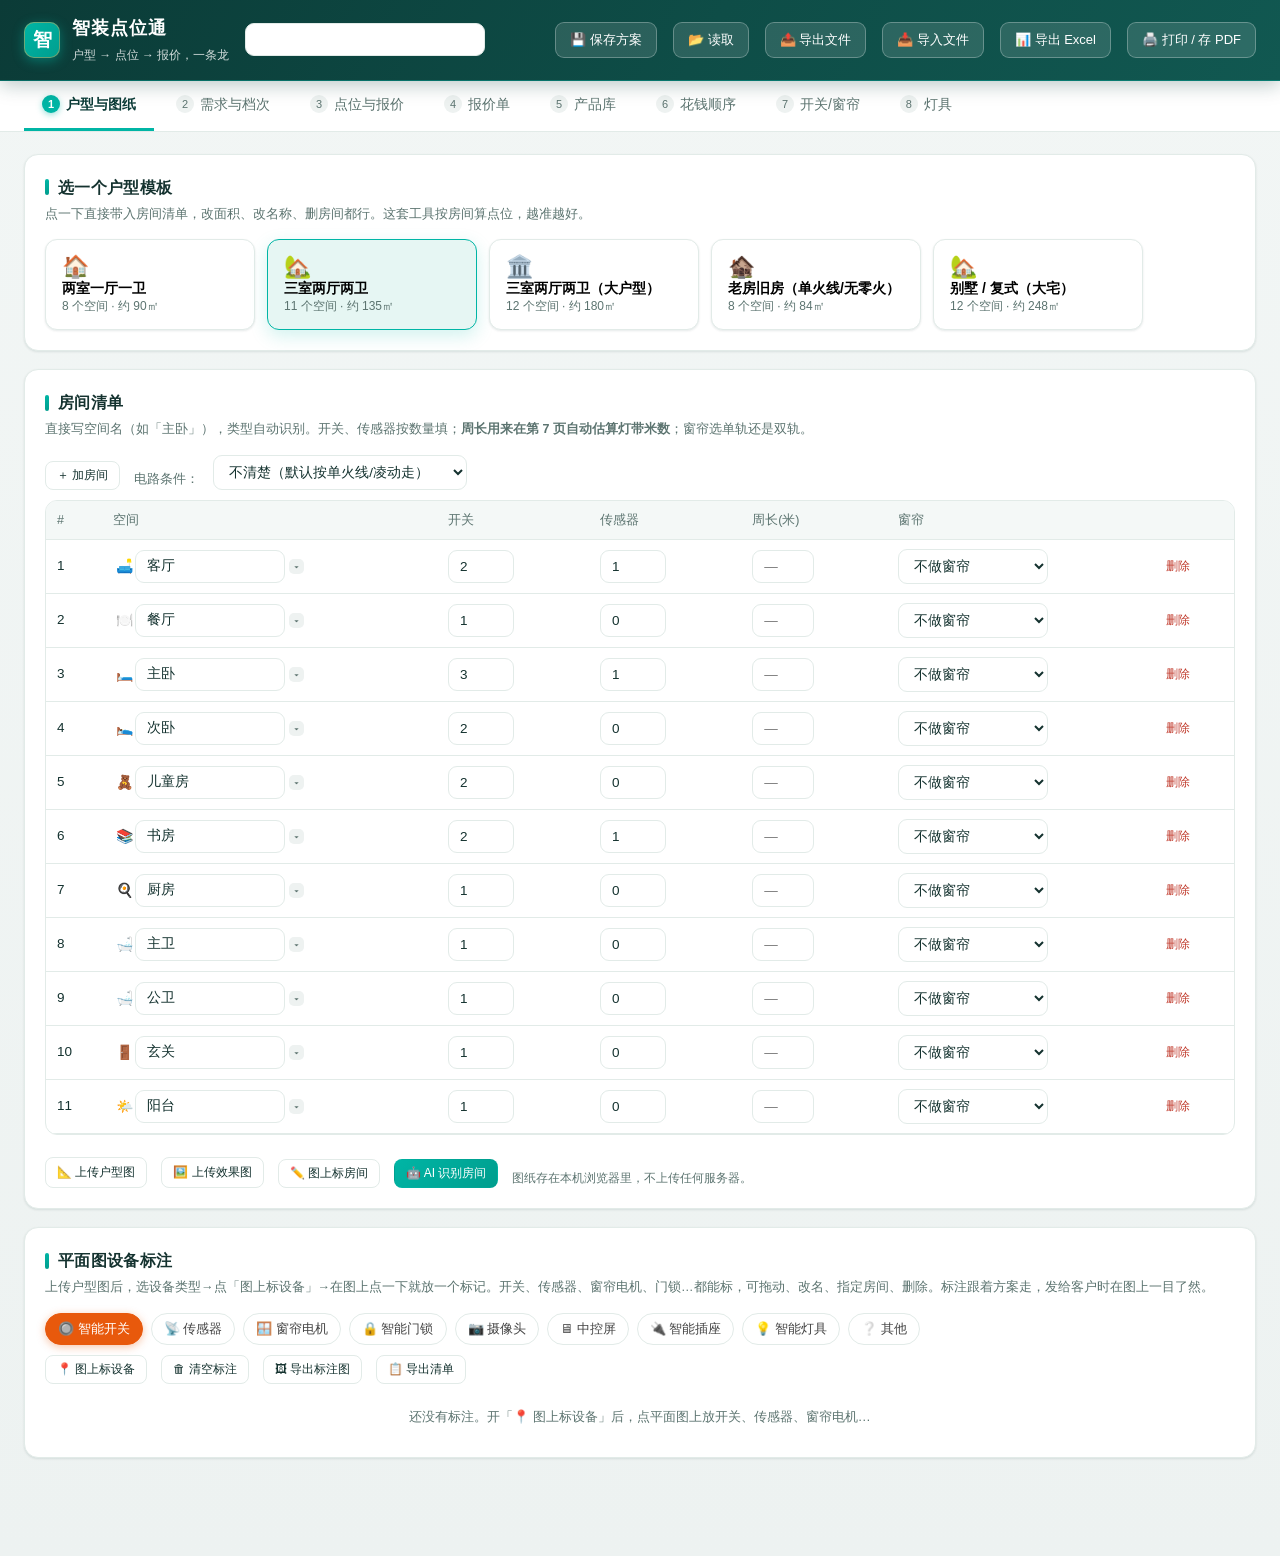
==== index.html @ 7a49e503 "智装点位通 v1.23.0 PWA 源码（可安装到手机）" ====
<!DOCTYPE html>
<html lang="zh-CN">
<head>
<meta charset="UTF-8">
<meta name="viewport" content="width=device-width, initial-scale=1, viewport-fit=cover">
<title>智装点位通 · 智能方案与报价生成器</title>

<!-- ===== PWA：让手机能「装」到桌面 ===== -->
<link rel="manifest" href="manifest.json">
<meta name="theme-color" content="#0B3B37">
<meta name="description" content="户型 → 点位 → 报价，一条龙。全屋智能设计师的现场报价工具。">
<!-- iOS 装到主屏后全屏跑，没有 Safari 地址栏 -->
<meta name="apple-mobile-web-app-capable" content="yes">
<meta name="apple-mobile-web-app-status-bar-style" content="black-translucent">
<meta name="apple-mobile-web-app-title" content="智装点位通">
<link rel="apple-touch-icon" href="icons/apple-touch-icon.png">
<link rel="icon" type="image/png" sizes="32x32" href="icons/favicon-32.png">

<link rel="stylesheet" href="css/style.css">
</head>
<body>

<div class="topbar">
  <div class="brand">
    <div class="logo">智</div>
    <div>
      <h1>智装点位通</h1>
      <span>户型 → 点位 → 报价，一条龙</span>
    </div>
  </div>
  <input type="text" class="input-name" id="projectName" placeholder="方案名称：如 长治·XX小区 三室两厅">
  <div class="grow"></div>
  <button class="btn ghost-light" id="btnSave">💾 保存方案</button>
  <button class="btn ghost-light" id="btnLoad">📂 读取</button>
  <button class="btn ghost-light" id="btnExportFile">📤 导出文件</button>
  <button class="btn ghost-light" id="btnImportFile">📥 导入文件</button>
  <input type="file" id="filePlanJson" accept=".json,application/json" class="hide">
  <button class="btn ghost-light" id="btnXlsx">📊 导出 Excel</button>
  <button class="btn ghost-light" id="btnPrint">🖨️ 打印 / 存 PDF</button>
  <button class="btn ghost-light" id="pwaInstallBtn" style="display:none">📲 装到手机</button>
</div>
<div class="tip" id="pwaTip" style="display:none;margin:0 24px 0">
  <b>装到手机桌面：</b>Safari 点底部「分享 <b>􀈂</b>」→「添加到主屏幕」；
  安卓 Chrome 点右上角「⋮」→「添加到主屏幕」。装完断网也能开。
</div>

<div class="tabs">
  <button class="tab active" data-tab="p1"><span class="num">1</span>户型与图纸</button>
  <button class="tab" data-tab="p2"><span class="num">2</span>需求与档次</button>
  <button class="tab" data-tab="p3"><span class="num">3</span>点位与报价</button>
  <button class="tab" data-tab="p4"><span class="num">4</span>报价单</button>
  <button class="tab" data-tab="p5"><span class="num">5</span>产品库</button>
  <button class="tab" data-tab="p6"><span class="num">6</span>花钱顺序</button>
  <button class="tab" data-tab="p7"><span class="num">7</span>开关/窗帘</button>
  <button class="tab" data-tab="p8"><span class="num">8</span>灯具</button>
</div>

<main>
  <!-- ============ 1 户型 ============ -->
  <section class="panel active" id="p1">
    <div class="card">
      <h3><span class="bar"></span>选一个户型模板</h3>
      <div class="sub">点一下直接带入房间清单，改面积、改名称、删房间都行。这套工具按房间算点位，越准越好。</div>
      <div class="plans" id="planList"></div>
    </div>

    <div class="card">
      <h3><span class="bar"></span>房间清单</h3>
      <div class="sub">直接写空间名（如「主卧」），类型自动识别。开关、传感器按数量填；<b>周长用来在第 7 页自动估算灯带米数</b>；窗帘选单轨还是双轨。</div>
      <div style="margin-bottom:10px" class="row">
        <button class="btn sm" id="btnAddRoom">＋ 加房间</button>
        <span class="code" style="font-size:12.5px;color:var(--muted)">电路条件：</span>
        <select id="wireType">
          <option value="unknown">不清楚（默认按单火线/凌动走）</option>
          <option value="zero">有零火线（可做零火面板、调光）</option>
          <option value="single">单火线老房（优先凌动 / 免改线）</option>
        </select>
      </div>
      <div class="tbl-wrap">
        <table class="rooms">
          <thead>
            <tr><th style="width:36px">#</th><th style="width:220px">空间</th>
                <th style="width:100px">开关</th><th style="width:100px">传感器</th>
                <th style="width:96px">周长(米)</th><th style="width:140px">窗帘</th><th style="width:56px"></th></tr>
          </thead>
          <tbody id="roomRows"></tbody>
        </table>
      </div>
      <div class="img-preview" id="imgPreview"></div>
      <div class="row" style="margin-top:12px">
        <label class="btn sm" style="margin:0">📐 上传户型图<input type="file" id="filePlan" accept="image/*" class="hide" multiple></label>
        <label class="btn sm" style="margin:0">🖼️ 上传效果图<input type="file" id="fileRender" accept="image/*" class="hide" multiple></label>
        <button class="btn sm" id="btnDraw">✏️ 图上标房间</button>
        <button class="btn sm" id="btnDrawDone" style="display:none">✓ 完成标注</button>
        <button class="btn sm primary" id="btnAiRoom">🤖 AI 识别房间</button>
        <span style="font-size:12px;color:var(--muted)">图纸存在本机浏览器里，不上传任何服务器。</span>
      </div>
      <div class="tip" id="aiTip" style="display:none"></div>
      <div class="tip" id="drawTip" style="display:none">在图上<b>按住左键拖出一个框</b>标一个房间，松开后填房间名和面积；标完点「完成标注」。框只是定位用，房间数据照样能改。</div>
    </div>

    <div class="card">
      <h3><span class="bar"></span>平面图设备标注</h3>
      <div class="sub">上传户型图后，选设备类型→点「图上标设备」→在图上点一下就放一个标记。开关、传感器、窗帘电机、门锁…都能标，可拖动、改名、指定房间、删除。标注跟着方案走，发给客户时在图上一目了然。</div>
      <div class="dev-chips" id="devChips"></div>
      <div class="row no-print" style="margin-top:10px">
        <button class="btn sm" id="btnDevMode">📍 图上标设备</button>
        <button class="btn sm" id="btnDevClear">🗑 清空标注</button>
        <button class="btn sm" id="btnDevImg">🖼 导出标注图</button>
        <button class="btn sm" id="btnDevList">📋 导出清单</button>
        <span id="devCount" class="code" style="font-size:12.5px;color:var(--muted)"></span>
      </div>
      <div class="tip" id="devTip" style="display:none">已开启标注模式：点图上任意位置放「<b id="devTypeName">智能开关</b>」。点已有标记可改备注 / 房间 / 类型或删除。</div>
      <div class="mk-list" id="markerList"></div>
    </div>
  </section>

  <!-- ============ 2 需求 ============ -->
  <section class="panel" id="p2">
    <div class="card">
      <h3><span class="bar"></span>一键预设（之后可逐条勾选）</h3>
      <div class="sub">先按档位批量勾上点位，再到第 3 步逐条勾掉不要的。每个点位的「纳入」框由你最终决定，不再被档次锁死。</div>
      <div class="tiers" id="tierPick">
        <button class="tier" data-tier="1"><b>① 入门刚需</b><em>只勾基础项：门锁 / 主灯 / 主窗帘 / 中枢</em></button>
        <button class="tier on" data-tier="2"><b>② 标准舒适</b><em>基础 + 全屋面板、毫米波、起夜灯、烟感、环境</em></button>
        <button class="tier" data-tier="3"><b>③ 进阶享受</b><em>标准 + 摄像头、氛围灯带、适老、背景音乐</em></button>
        <button class="tier" data-tier="0"><b>🎛 全部勾上</b><em>一键全选，自己再删</em></button>
      </div>
    </div>

    <div class="card">
      <h3><span class="bar"></span>逐房间需求</h3>
      <div class="sub">按客户口头描述勾。勾什么出什么点位，不勾不出。</div>
      <div id="needGroups"></div>
    </div>

    <div class="card">
      <h3><span class="bar"></span>客户特殊要求</h3>
      <div class="sub">有老人小孩、养宠、常出差这些，写清楚，生成方案时我会自动带上对应点位。</div>
      <textarea id="customerNote" class="w100" rows="3" placeholder="例：家里有 78 岁老妈，夜里起夜频繁；两只猫；老板常出差，全屋要安防…" style="border:1px solid var(--line);border-radius:8px;padding:9px;font-family:inherit;font-size:13.5px"></textarea>
    </div>
  </section>

  <!-- ============ 3 点位与报价 ============ -->
  <section class="panel" id="p3">
    <div class="card">
      <h3><span class="bar"></span>点位清单（可改）</h3>
      <div class="sub">按你的户型和需求自动排出来的点位。数量、单价、型号都能改，改完合计实时更新。</div>
      <div class="row" style="margin-bottom:12px">
        <button class="btn sm" id="btnReGen">🔄 按当前需求重新生成</button>
        <button class="btn sm" id="btnAddPoint">＋ 手动加点位</button>
        <button class="btn sm" id="btnClearPts">🗑 清空点位</button>
        <span class="no-print" style="font-size:12px;color:var(--muted)">提示：删掉的点位不会重新生成，除非你点「重新生成」。</span>
      </div>
      <div id="pointTable"></div>
    </div>

    <div class="card">
      <h3><span class="bar"></span>点位分布图</h3>
      <div class="sub">自动画的示意图，打印出来给客户指位置用。开关落在门口、插座沿墙、灯具居中、窗帘贴窗，位置按安装习惯排的。需要微调时，直接用鼠标拖动绿点即可，松手自动记住。</div>
      <div class="row no-print" style="margin-bottom:12px">
        <button class="btn primary" id="btnPlan">🗺 生成 / 刷新示意图</button>
        <button class="btn" id="btnPlanSave">💾 存 SVG 文件</button>
        <button class="btn" id="btnPlanReset">↺ 复位点位</button>
        <span style="font-size:12px;color:var(--muted)">绿点可拖动微调 · Ctrl+P 存 PDF。</span>
      </div>
      <div id="planBox"></div>
    </div>

    <div class="card">
      <h3><span class="bar"></span>智能面板 UI 草图</h3>
      <div class="sub">把墙装智能开关画成客户看得懂的面板草图：按键数来自点位（单/双/三/四键），每个键标「控什么」（主灯/筒灯/观影…），标签自动从房间灯光点位生成，点一下就能改。给客户汇报用，Ctrl+P 可存 PDF。</div>
      <div class="row no-print" style="margin-bottom:12px">
        <button class="btn primary" id="btnPanel">🎛 生成 / 刷新面板草图</button>
        <button class="btn" id="btnPanelSave">💾 存 SVG 文件</button>
        <span style="font-size:12px;color:var(--muted)">点按键上的文字可直接改功能名 · Ctrl+P 存 PDF。</span>
      </div>
      <div id="panelBox"></div>
    </div>

    <div class="card">
      <h3><span class="bar"></span>费用汇总</h3>
      <div class="sum-grid" id="sumBox"></div>
      <div class="row" style="margin-top:12px">
        <div class="field"><label>安装调试费（元）</label><input type="number" id="installFee" value="0" class="w180" style="border:1px solid var(--line);border-radius:8px;padding:8px"></div>
        <div class="field"><label>其他费用（元，如辅材/轨道加长）</label><input type="number" id="extraFee" value="0" class="w240" style="border:1px solid var(--line);border-radius:8px;padding:8px"></div>
        <div class="field"><label>下单日期</label><input type="text" id="quoteDate" class="w180" style="border:1px solid var(--line);border-radius:8px;padding:8px"></div>
      </div>
    </div>
  </section>

  <!-- ============ 4 报价单 ============ -->
  <section class="panel" id="p4">
    <div class="card">
      <h3><span class="bar"></span>报价单预览</h3>
      <div class="sub">直接给客户看这张单子。Ctrl+P 存 PDF，或点右上角「打印 / 存 PDF」。</div>
      <div class="row no-print" style="margin-bottom:12px">
        <button class="btn primary" id="btnPrint2">🖨️ 打印 / 保存为 PDF</button>
        <button class="btn" id="btnXlsx2">📊 导出 Excel（设备清单+合计）</button>
      </div>
      <div class="invoice" id="invoice"></div>
    </div>
  </section>

  <!-- ============ 5 产品库 ============ -->
  <section class="panel" id="p5">
    <div class="card">
      <h3><span class="bar"></span>产品库</h3>
      <div class="sub">数据库已内置你的真实供货价（从「方案模板2026.9.19.xlsx」提取，点位的默认产品与价格都来自这里）。价格改过会记住。</div>
      <div class="sum-grid" id="libStat"></div>
      <div id="libMiss" style="margin-top:10px;font-size:12.5px;line-height:1.7"></div>
    </div>

    <div class="card">
      <h3><span class="bar"></span>搜索产品</h3>
      <div class="sub">按类型、型号、作用关键词搜，用于手动换产品 / 查价。</div>
      <div class="row" style="margin-bottom:10px">
        <input type="text" id="libSearch" placeholder="输入关键词，如 窗帘 / 零火 / D100" class="w300" style="border:1px solid var(--line);border-radius:8px;padding:8px">
        <select id="libSrc" style="border:1px solid var(--line);border-radius:8px;padding:8px"><option value="">全部来源</option></select>
        <span id="libCount" style="font-size:12.5px;color:var(--muted)"></span>
      </div>
      <div class="tbl-wrap" style="max-height:420px;overflow:auto"><table class="pts" id="libTable"></table></div>
    </div>

    <div class="card">
      <h3><span class="bar"></span>导入 / 更新产品价</h3>
      <div class="sub">在 Excel 里改好价格，整块选中（含表头）复制，粘贴到下面这个框，点「导入」。系统会按「来源 + 类型 + 型号」匹配更新价格，新增的自动追加。</div>
      <textarea id="libPaste" rows="6" placeholder="直接从 Excel 复制粘贴，支持 Tab 或逗号分隔&#10;例如：&#10;设备类型	设备型号	作用	单价&#10;智能开关	D1零火三键	兼容米家	205"></textarea>
      <div class="row" style="margin-top:10px">
        <select id="libPasteSrc" style="border:1px solid var(--line);border-radius:8px;padding:8px">
          <option value="Aqara绿米">Aqara绿米</option>
          <option value="Yeelight">Yeelight</option>
          <option value="Yeelight驭光">Yeelight驭光</option>
          <option value="网络覆盖">网络覆盖</option>
          <option value="背景音乐">背景音乐</option>
          <option value="家庭影院">家庭影院</option>
          <option value="楼宇对讲">楼宇对讲</option>
          <option value="电动升降帘">电动升降帘</option>
          <option value="线性灯型材">线性灯型材</option>
        </select>
        <button class="btn primary" id="btnImportLib">⤓ 导入产品价</button>
        <button class="btn danger" id="btnResetLib">恢复内置产品价</button>
        <span id="libMsg" style="font-size:12.5px;color:var(--muted)"></span>
      </div>
    </div>
  </section>
<!-- ============ 6 花钱顺序 ============ -->
  <section class="panel" id="p6">
    <div class="card">
      <h3><span class="bar"></span>智能化的花钱顺序</h3>
      <div class="sub">这套顺序不按预算定，按「错了能不能补救」定。前面做错了，后面花再多钱也白搭；后面没做，随时能补。</div>
      <div class="notice">
        <b>为什么先讲顺序不讲钱数？</b>因为顺序对了，任何预算都能做出一个能用的家；顺序错了，给多少钱都会被坑。给客户看这一页，比甩一张报价单更有说服力。
      </div>
      <div id="spendOrder"></div>
    </div>

    <div class="card no-print">
      <h3><span class="bar"></span>导出</h3>
      <div class="sub">花钱顺序可以直接打印给客户，或者导出 Excel 夹在报价单里当「施工顺序说明」。</div>
      <div class="row">
        <button class="btn primary" id="btnSpendPrint">🖨️ 打印花钱顺序</button>
        <button class="btn" id="btnSpendXlsx">📊 导出 Excel</button>
      </div>
    </div>
  </section>
<!-- ============ 7 主销开关报价 ============ -->
  <section class="panel" id="p7">
    <div class="card">
      <h3><span class="bar"></span>主销开关快速报价</h3>
      <div class="sub">绿米卡农 Z1 和米家 X30 是走量最勤的两款。拿着户型图按空间数按键，填完数字立刻出总价，不用过通用点位清单那一套。</div>
      <div class="notice">
        <b>怎么用：</b>在下面每个空间里，填「单键 / 双键 / 三键 / 四键」各装几面。
        填完自动算小计和总价。两个型号<b>可以只填一个，也可以两个都填做对比</b>。
        <br>表头单价是供货价。网关、传感器、中控屏另填；安装调试服务费 = 设备费 × 30%，本页自动算。
      </div>
      <div class="row" style="margin-bottom:14px;align-items:center">
        <div class="field"><label>方案名称</label>
          <input type="text" id="swProjName" placeholder="如 长治·XX小区 三室两厅" style="width:260px"></div>
        <div class="field"><label>报价日期</label>
          <input type="text" id="swDate" style="width:140px"></div>
        <button class="btn sm" id="swFillZ1">↺ 同步项目名到报价单</button>
        <button class="btn sm" id="swClearOneKey">⚡ 一键清除全部</button>
        <button class="btn sm" id="swClear">🗑 清空数量</button>
      </div>
      <div id="swStats" class="sum-grid" style="margin-bottom:4px"></div>
    </div>

    <div class="card">
      <h3><span class="bar"></span>从房间清单带入开关数量</h3>
      <div class="sub">
        第 1 步每个空间填的「开关 = N」，可以一键摊到下面的报价表里，不用再数一遍。
        选一种分配策略，点「带入」即可。
      </div>
      <div class="notice" id="swSrcInfo" style="margin-bottom:12px">
        还没填房间清单。去第 1 步「户型与图纸」的房间表里填「开关」列，再回来点带入。
      </div>
      <div class="row" style="margin-bottom:12px;align-items:flex-end">
        <div class="field"><label>分配策略</label>
          <select id="swStrategy" style="width:240px">
            <option value="smart">按经验分（推荐）</option>
            <option value="mix2">标准型 40/35/20/5</option>
            <option value="mix1">均衡型 60/30/10/0（简装）</option>
            <option value="mix3">豪华型 25/35/25/15</option>
          </select>
        </div>
        <div class="field"><label>带入到</label>
          <select id="swTarget" class="w180">
            <option value="z1">绿米 Z1</option>
            <option value="x30">米家 X30</option>
            <option value="both">两个型号都带入（做对比）</option>
          </select>
        </div>
        <button class="btn primary" id="swPull">↓ 从房间清单带入</button>
        <button class="btn" id="swPullPreview" style="margin-left:6px">👁 先看怎么分</button>
      </div>
      <div id="swPullPlan" style="display:none"></div>
    </div>

    <div class="card">
      <h3><span class="bar"></span>按空间填按键数量</h3>
      <div class="sub">只填数字就行，留空或填 0 就是这个空间不装。填错直接改，合计实时更新。<b>房间清单带入只是打草稿，以这里改过的数为准。</b></div>
      <div class="row no-print" style="margin-bottom:12px;align-items:center;gap:8px">
        <input type="text" id="swNewRoom" placeholder="输入新空间名，如 影音室 / 茶室 / 地下室" style="flex:1;min-width:200px;max-width:320px;border:1px solid var(--line);border-radius:9px;padding:9px 12px;font-family:inherit;font-size:13.5px">
        <button class="btn primary" id="swAddRoom">＋ 增加空间</button>
        <span style="font-size:12px;color:var(--muted)" id="swRoomTip">空间不够用时加在这儿，加完两个型号表格同步出现</span>
      </div>
      <div id="swTables"></div>
    </div>

    <div class="card">
      <h3><span class="bar"></span>网关 · 传感器 · 中控屏</h3>
      <div class="sub">数量 × 单价自动出小计，不填就是 0。价格按常用主销款默认，可现场改。</div>
      <div class="tbl-wrap">
        <table class="sw-tbl">
          <thead><tr><th>设备</th><th class="right">数量</th><th class="right">单价</th><th class="right">小计</th></tr></thead>
          <tbody>
            <tr><td>🌐 智能网关 M3</td><td class="ctr"><input type="number" min="0" step="1" id="swHubM3Qty" value="0" style="width:70px;text-align:center"></td><td class="ctr"><input type="number" min="0" step="1" id="swHubM3Price" value="699" style="width:90px;text-align:right"></td><td class="right" id="swHubM3Sub">—</td></tr>
            <tr><td>🔶 米家中枢网关</td><td class="ctr"><input type="number" min="0" step="1" id="swHubMJQty" value="0" style="width:70px;text-align:center"></td><td class="ctr"><input type="number" min="0" step="1" id="swHubMJPrice" value="349" style="width:90px;text-align:right"></td><td class="right" id="swHubMJSub">—</td></tr>
            <tr><td>🌐 智能网关 M200</td><td class="ctr"><input type="number" min="0" step="1" id="swHubM200Qty" value="0" style="width:70px;text-align:center"></td><td class="ctr"><input type="number" min="0" step="1" id="swHubM200Price" value="599" style="width:90px;text-align:right"></td><td class="right" id="swHubM200Sub">—</td></tr>
            <tr><td>🚶 人体传感器</td><td class="ctr"><input type="number" min="0" step="1" id="swMotionQty" value="0" style="width:70px;text-align:center"></td><td class="ctr"><input type="number" min="0" step="1" id="swMotionPrice" value="89" style="width:90px;text-align:right"></td><td class="right" id="swMotionSub">—</td></tr>
            <tr><td>🚪 门窗传感器</td><td class="ctr"><input type="number" min="0" step="1" id="swDoorQty" value="0" style="width:70px;text-align:center"></td><td class="ctr"><input type="number" min="0" step="1" id="swDoorPrice" value="49" style="width:90px;text-align:right"></td><td class="right" id="swDoorSub">—</td></tr>
            <tr><td>💧 水浸传感器</td><td class="ctr"><input type="number" min="0" step="1" id="swWaterQty" value="0" style="width:70px;text-align:center"></td><td class="ctr"><input type="number" min="0" step="1" id="swWaterPrice" value="109" style="width:90px;text-align:right"></td><td class="right" id="swWaterSub">—</td></tr>
            <tr><td>📱 SI 集悦中控屏</td><td class="ctr"><input type="number" min="0" step="1" id="swSiPanelQty" value="0" style="width:70px;text-align:center"></td><td class="ctr"><input type="number" min="0" step="1" id="swSiPanelPrice" value="1299" style="width:90px;text-align:right"></td><td class="right" id="swSiPanelSub">—</td></tr>
            <tr><td>🔊 小爱音箱 Pro</td><td class="ctr"><input type="number" min="0" step="1" id="swSpeakerQty" value="0" style="width:70px;text-align:center"></td><td class="ctr"><input type="number" min="0" step="1" id="swSpeakerPrice" value="369" style="width:90px;text-align:right"></td><td class="right" id="swSpeakerSub">—</td></tr>
          </tbody>
          <tfoot>
            <tr class="room-sep"><td>网关/传感器/中控屏合计</td><td colspan="2"></td><td class="right" id="swExtrasTotal">—</td></tr>
          </tfoot>
        </table>
      </div>
      <div class="notice" style="margin-top:10px">
        <b>安装调试服务费：</b>按「开关设备合计 + 网关/传感器/中控屏合计 + 窗帘电机合计」的 <b>30%</b> 自动计算。
        <label class="chk" style="margin-left:12px"><input type="checkbox" id="swIncludeInstall" checked> 计入本页合计</label>
      </div>
    </div>

    <div class="card">
      <h3><span class="bar"></span>电动窗帘（电机 + 轨道）</h3>
      <div class="sub">
        <b>报价表口径：电机和轨道是一体的，按轨道宽度分档报价</b>，单价取自产品库报价表。
        先选系列、再选宽度，价格自动对上；数量 × 单价自动出小计，不填就是 0。
      </div>
      <div class="notice" style="margin-bottom:12px">
        <b>怎么选宽度：</b>量窗洞实际宽度，取<b>不小于窗宽的最小档</b>。比如窗宽 3.6 米就选 4 米档。
        双轨/对开用「智能罗马杆」，单轨用「智能窗帘」。
      </div>

      <div class="card" style="background:var(--green-soft);border-color:#bfe6df;margin-bottom:14px">
        <h4 style="font-size:14px;display:flex;align-items:center;gap:7px;margin-bottom:6px">
          <span class="bar" style="width:4px;height:15px;background:var(--green);border-radius:2px"></span>
          按房间清单带入窗帘数量
        </h4>
        <div class="sub" style="margin-bottom:10px">
          第 1 步每个空间填了「窗位」和「单轨/双轨」，这里点一下自动算出每个空间要几套：
          <b>单轨 × 窗位数 = 套数，双轨 × 窗位数 × 2</b>。双轨自动归到「智能罗马杆」。
        </div>
        <div class="row" style="align-items:flex-end">
          <div class="field"><label>单轨用什么</label>
            <select id="swCurtainPullSingle" class="w240">
              <option value="E1|4">E1 智能窗帘 4 米（¥899）</option>
              <option value="E1|5">E1 智能窗帘 5 米（¥999）</option>
              <option value="C200|4">C200 智能窗帘 4 米（¥1,149）</option>
            </select>
          </div>
          <div class="field"><label>双轨用什么</label>
            <select id="swCurtainPullDual" class="w240">
              <option value="C200|5">C200 智能窗帘 5 米（¥1,249）</option>
              <option value="C200|4">C200 智能窗帘 4 米（¥1,149）</option>
              <option value="E1|5">E1 智能窗帘 5 米（¥999）</option>
            </select>
          </div>
          <button class="btn primary" id="swCurtainPull">↓ 从房间清单带入</button>
          <button class="btn" id="swCurtainPullPreview" style="margin-left:6px">👁 先看怎么算</button>
        </div>
        <div id="swCurtainPullPlan" style="display:none"></div>
      </div>

      <div class="row no-print" style="margin-bottom:12px;align-items:center">
        <button class="btn sm" id="swCurtainClear">🧹 清空窗帘数量</button>
        <button class="btn sm" id="swCurtainPick">🔍 从报价表选窗帘</button>
        <span style="font-size:12px;color:var(--muted)">单价来源：产品库报价表（含轨道）</span>
      </div>
      <div id="swCurtainTable"></div>
      <div class="sw-print-total" style="border-top:2px solid var(--green);margin-top:14px">
        <span>电动窗帘合计</span><span id="swCurtainsTotal">—</span>
      </div>
    </div>

    <div class="card no-print">
      <h3><span class="bar"></span>导出</h3>
      <div class="sub">打印出来就是给客户的开关/窗帘报价单，可以单独用，也可以夹在总报价单里。</div>
      <div class="row">
        <button class="btn primary" id="swPrint">🖨️ 打印 / 存 PDF</button>
        <button class="btn" id="swXlsx">📊 导出 Excel</button>
      </div>
    </div>
  </section>

  <!-- ============ 8 灯具 ============ -->
  <section class="panel" id="p8">
    <div class="card">
      <h3><span class="bar"></span>从房间清单带入灯具数量</h3>
      <div class="sub">
        按<b>空间面积</b>自动算该装几个灯：客厅按射灯、厨卫按筒灯，密度用行业常规值，卡在上下限里不会算飞。
        先看预览再带入，带入后照样能手改。
      </div>
      <div class="notice" id="swLightSrcInfo" style="margin-bottom:12px">
        还没填房间清单。去第 1 步「户型与图纸」的房间表里填面积，再回来带入。
      </div>
      <div class="row" style="margin-bottom:12px;align-items:flex-end">
        <div class="field"><label>布灯密度</label>
          <select id="swLightStrategy" style="width:210px">
            <option value="smart">按经验分（推荐）</option>
            <option value="basic">基础够亮（灯少省钱）</option>
            <option value="rich">重点照明（灯多一倍）</option>
          </select>
        </div>
        <div class="field"><label>带入门店</label>
          <select id="swLightModel" class="w240">
            <option value="spotT3">Aqara 射灯 T3（¥169）</option>
            <option value="spotT2Pro">Aqara 射灯 T2Pro（¥309）</option>
            <option value="spotYH4">雅惠四代射灯（¥99）</option>
            <option value="spotV1">Aqara 射灯 V1（¥539）</option>
            <option value="downT2Pro">Aqara 筒灯 T2Pro（¥309）</option>
            <option value="downE20">E20 嵌入式筒灯（¥299）</option>
            <option value="downXBN">肖邦太阳神筒灯（¥193）</option>
          </select>
        </div>
        <div class="field"><label>光束角度（射灯/筒灯）</label>
          <select id="swLightBeam" class="w120">
            <option value="">默认</option>
          </select>
        </div>
        <button class="btn primary" id="swLightPull">↓ 从房间清单带入</button>
        <button class="btn" id="swLightPreview" style="margin-left:6px">👁 先看怎么分</button>
      </div>
      <div id="swLightPlan" style="display:none"></div>
    </div>

    <div class="card">
      <h3><span class="bar"></span>灯带空间明细（自动配驱动/电源）</h3>
      <div class="sub">
        按<b>空间</b>逐行填灯带：不同空间可以选不同灯带型号和米数。
        选<b>双色温灯带 T2</b> 会自动配：<b>1 个智能灯带驱动模块</b> + <b>每 10 米 1 个 PWM 调光模块</b>（不足 10 米按 10 米算）。
        电源按<b>每满 10 米加 100W</b>、<b>200W 规格向上取整</b>自动配。
      </div>
      <div class="notice" style="margin-bottom:12px">
        <b>示例：</b>客厅 25 米双色温灯带 → 灯带 25 米 + 驱动模块 1 个 + PWM 模块 3 个 + 200W 电源 2 个。
      </div>
      <div class="row" style="margin-bottom:12px;align-items:flex-end">
        <div class="field"><label>灯带用量密度</label>
          <select id="swStripStrategy" style="width:210px">
            <option value="smart">按经验分（推荐）</option>
            <option value="basic">基础够亮（少走一点）</option>
            <option value="rich">重点照明（走满一圈）</option>
          </select>
        </div>
        <div class="field"><label>默认灯带型号</label>
          <select id="swStripModel" class="w240">
            <option value="stripTwo">Aqara 双色温灯带 T2（¥65/米）</option>
            <option value="stripOne">Aqara 单色温灯带（¥60/米）</option>
            <option value="stripRGB">RGBW 灯带（¥95/米）</option>
            <option value="stripH1">臻彩光四色裸板灯带 H1（¥80/米）</option>
          </select>
        </div>
        <button class="btn primary" id="swStripPull">↓ 从房间清单带入</button>
        <button class="btn" id="swStripPreview" style="margin-left:6px">👁 先看怎么算</button>
        <button class="btn" id="swAddStripLine" style="margin-left:auto">+ 增加一行</button>
      </div>
      <div id="swStripPlan" style="display:none"></div>
      <div id="swStripLines"></div>
    </div>

    <div class="card">
      <h3><span class="bar"></span>照明灯具</h3>
      <div class="sub">
        <b>单价全部从报价表自动提取</b>（产品库方案模板 2026.9.19.xlsx）。报价表改了价，这里跟着变，不用改代码。
        射灯/筒灯可换<b>光束角度</b>，换角度自动跟报价表价；数量 × 单价自动出小计。
      </div>
      <div class="row no-print" style="margin-bottom:12px;align-items:center">
        <button class="btn sm" id="swLightPick">🔍 从报价表选灯具</button>
        <button class="btn sm" id="swLightClear">🧹 清空灯具数量</button>
        <span style="font-size:12px;color:var(--muted)" id="swLightSrc">单价来源：产品库报价表</span>
      </div>
      <div id="swLightTable"></div>
      <div class="sw-print-total" style="border-top:2px solid var(--green);margin-top:14px">
        <span>照明灯具合计</span><span id="swLightsTotal">—</span>
      </div>
      <div class="notice" style="margin-top:12px">
        <b>安装调试服务费：</b>按「开关设备合计 + 网关/传感器/中控屏合计 + 窗帘电机合计 + <b>照明灯具合计</b>」的 <b>30%</b> 自动计算。
      </div>
    </div>

    <div class="card no-print">
      <h3><span class="bar"></span>导出</h3>
      <div class="sub">打印出来就是给客户的灯具清单，可以单独用，也可以夹在总报价单里。</div>
      <div class="row">
        <button class="btn primary" id="ltPrint">🖨️ 打印 / 存 PDF</button>
      </div>
    </div>
  </section>
</main>

<!-- 产品选择器 -->
<div id="mask">
  <div class="dialog">
    <div class="dh">
      <b id="pickTitle">选择产品</b>
      <button class="x" id="pickClose">×</button>
    </div>
    <div class="db">
      <div class="row" style="margin-bottom:8px">
        <input type="text" id="pickSearch" placeholder="搜产品名 / 型号 / 作用…" class="w300" style="border:1px solid var(--line);border-radius:8px;padding:8px">
        <select id="pickSrc" style="border:1px solid var(--line);border-radius:8px;padding:8px"></select>
        <span id="pickInfo" style="font-size:12px;color:var(--muted)"></span>
      </div>
      <div id="pickList" style="max-height:340px;overflow:auto;border:1px solid var(--line);border-radius:8px"></div>
    </div>
  </div>
</div>

<div id="toast"></div>

<!-- 电动窗帘 · 从报价表选 -->
<div id="curtainMask">
  <div class="dialog">
    <div class="dh">
      <b id="cpTitle">🔍 从报价表选电动窗帘</b>
      <button class="x" id="cpClose">×</button>
    </div>
    <div class="db">
      <div class="row" style="margin-bottom:8px;align-items:center">
        <input type="text" id="cpSearch" placeholder="搜窗帘 / 罗马杆 / 型号…" style="flex:1;min-width:220px;border:1px solid var(--line);border-radius:9px;padding:8px 10px">
        <span id="cpInfo" style="font-size:12px;color:var(--muted)"></span>
      </div>
      <div id="cpList" style="max-height:380px;overflow:auto;border:1px solid var(--line);border-radius:10px"></div>
    </div>
  </div>
</div>

<!-- 照明灯具 · 从报价表选 -->
<div id="lightMask">
  <div class="dialog">
    <div class="dh">
      <b id="lpTitle">🔍 从报价表选灯具</b>
      <button class="x" id="lpClose">×</button>
    </div>
    <div class="db">
      <div class="row" style="margin-bottom:8px;align-items:center">
        <input type="text" id="lpSearch" placeholder="搜灯具名 / 型号 / 作用…" style="flex:1;min-width:220px;border:1px solid var(--line);border-radius:9px;padding:8px 10px">
        <span id="lpInfo" style="font-size:12px;color:var(--muted)"></span>
      </div>
      <div id="lpList" style="max-height:360px;overflow:auto;border:1px solid var(--line);border-radius:10px;padding-bottom:6px"></div>
    </div>
  </div>
</div>

<!-- ============ AI 识图弹窗 ============ -->
<div id="aiMask">
  <div class="dialog ai-dlg">
    <div class="dh"><b>🤖 AI 识别房间</b><button class="x" id="aiClose">×</button></div>
    <div class="db">
      <div class="cost-note">
        用的是<b>你自己的</b>第三方视觉模型 API，费用走<b>你自己的账户</b>，
        每次约 <b>¥0.01–0.05</b>。不占用本平台任何积分，图纸也不会传到第三方以外的地方。<br>
        <span style="color:var(--muted)">没 Key 也能用：关掉这里，点「✏️ 图上标房间」免费手标。</span>
      </div>

      <div class="fgrid">
        <div class="field"><label>服务商</label>
          <select id="aiProv" style="border:1px solid var(--line);border-radius:8px;padding:8px;width:100%"></select>
        </div>
        <div class="field"><label>API Key（只存本机）</label>
          <input type="password" id="aiKey" placeholder="sk-…" style="border:1px solid var(--line);border-radius:8px;padding:8px;width:100%">
        </div>
        <div class="field"><label>接口地址</label>
          <input type="text" id="aiUrl" style="border:1px solid var(--line);border-radius:8px;padding:8px;width:100%">
        </div>
        <div class="field"><label>模型名</label>
          <input type="text" id="aiModel" style="border:1px solid var(--line);border-radius:8px;padding:8px;width:100%">
        </div>
      </div>
      <div class="prov-tip" id="aiProvTip"></div>

      <label class="chk"><input type="checkbox" id="aiReplace"> 识别结果<b>覆盖</b>现有房间（不勾＝追加在后面）</label>

      <div class="ai-act">
        <button class="btn primary" id="aiRun">开始识别</button>
        <span class="ai-status" id="aiStatus"></span>
      </div>

      <div id="aiResult" style="display:none">
        <div class="ai-h">识别结果（能直接改，改完点写入）</div>
        <div class="tbl-wrap"><table class="pts" id="aiTable"></table></div>
        <div class="row" style="margin-top:10px">
          <button class="btn primary" id="aiApply">✓ 写入房间表</button>
        </div>
      </div>
    </div>
  </div>
</div>

<script src="js/data.js"></script>
<script src="js/products.js"></script>
<script src="js/vision.js"></script>
<script src="js/plan.js"></script>
<script src="js/panels.js"></script>
<script src="js/xlsx.js"></script>
<script src="js/spend.js"></script>
<script src="js/quote-switch.js"></script>
<script src="js/app.js"></script>

<!-- ===== PWA：注册 Service Worker + 安装引导 =====
     注意：Service Worker 只在 https 或 localhost 下才注册，
     手机通过局域网 IP（http://192.168.x.x）访问时不会生效，这是浏览器安全策略。 -->
<script>
(function () {
  /* ---------- Service Worker ---------- */
  if ('serviceWorker' in navigator && location.protocol !== 'file:') {
    window.addEventListener('load', function () {
      navigator.serviceWorker.register('sw.js').then(function (reg) {
        /* 有新版本就静默更新，下次打开生效，不打断当前报价 */
        reg.addEventListener('updatefound', function () {
          var sw = reg.installing;
          if (!sw) return;
          sw.addEventListener('statechange', function () {
            if (sw.state === 'installed' && navigator.serviceWorker.controller) {
              console.log('[智装点位通] 新版本已就绪，下次打开生效');
            }
          });
        });
      }).catch(function (e) {
        console.log('[智装点位通] SW 注册失败：' + e.message);
      });
    });
  }

  /* ---------- 安装到手机桌面 ----------
     iOS Safari 没有 beforeinstallprompt，得给个「分享 → 添加到主屏幕」的提示。
     安卓 Chrome 走标准事件，自动弹自定义按钮。 */
  var deferred = null;
  var btn = document.getElementById('pwaInstallBtn');
  var tip = document.getElementById('pwaTip');

  window.addEventListener('beforeinstallprompt', function (e) {
    e.preventDefault();
    deferred = e;
    if (btn) { btn.style.display = ''; }
  });

  if (btn) {
    btn.onclick = function () {
      if (deferred) {
        deferred.prompt();
        deferred.userChoice.then(function () { deferred = null; btn.style.display = 'none'; });
      } else if (tip) {
        tip.style.display = tip.style.display === 'none' ? '' : 'none';
      }
    };
  }

  /* iOS 判断：装没装到主屏（standalone）决定要不要提示 */
  var isIOS = /iPad|iPhone|iPod/.test(navigator.userAgent) ||
              (navigator.platform === 'MacIntel' && navigator.maxTouchPoints > 1);
  var standalone = window.matchMedia('(display-mode: standalone)').matches || navigator.standalone;
  if (isIOS && !standalone && tip) {
    tip.style.display = '';
    if (btn) { btn.textContent = '📲 怎么装'; }
  }

  /* 已装成 App 就不再显示安装条 */
  if (standalone && btn) btn.style.display = 'none';
})();
</script>
</body>
</html>
---- css/style.css ----
/* ===== 智装点位通 · 样式（轻主题 · 绿米 Aqara 主体色 · 高端质感） ===== */
* { box-sizing: border-box; }
:root {
  /* Aqara 绿米主体色系 */
  --green:        #00B5A5;   /* 主品牌绿（青绿） */
  --green-2:      #009E8E;   /* 深一档绿，用于渐变/悬停 */
  --green-deep:   #0B3B37;   /* 墨绿（深色基底） */
  --green-deep2:  #0E4D47;   /* 墨绿渐变收尾 */
  --green-soft:   #E6F6F3;   /* 浅绿底（选中/提示） */
  --gold:         #C8A45B;   /* 香槟金（点缀，少量使用） */
  --gold-soft:    #FBF5E9;

  /* 兼容别名：原 --navy / --orange 调用全部映射为 Aqara 配色 */
  --navy:         var(--green-deep);
  --navy-2:       var(--green-deep2);
  --orange:       var(--green);
  --orange-soft:  var(--green-soft);

  --bg:           #F1F5F4;
  --card:         #ffffff;
  --line:         #E2EBE8;
  --text:         #14322F;
  --muted:        #5C7470;
  --ok:           #0E9F6E;
  --radius:       14px;

  --shadow-sm:  0 1px 3px rgba(11,59,55,.06), 0 1px 2px rgba(11,59,55,.05);
  --shadow:     0 6px 18px rgba(11,59,55,.08);
  --shadow-lg:  0 18px 50px rgba(11,59,55,.18);
}
body {
  margin: 0; background: linear-gradient(180deg, #F2F6F5 0%, #EDF2F1 100%);
  color: var(--text);
  font-family: "PingFang SC","Microsoft YaHei","HarmonyOS Sans SC","Source Han Sans SC",-apple-system,"Segoe UI",sans-serif;
  font-size: 14px; line-height: 1.62;
  -webkit-font-smoothing: antialiased; text-rendering: optimizeLegibility;
}
h1, h2, h3, h4 { margin: 0; font-weight: 600; letter-spacing: .3px; }
button { font-family: inherit; cursor: pointer; }

/* ---------- 顶栏 ---------- */
.topbar {
  background: linear-gradient(120deg, #0B3B37 0%, #0E4D47 55%, #115851 100%);
  color: #fff; padding: 14px 24px; display: flex; align-items: center;
  gap: 16px; flex-wrap: wrap; position: sticky; top: 0; z-index: 20;
  box-shadow: 0 4px 18px rgba(11,59,55,.28);
  border-bottom: 1px solid rgba(0,181,165,.40);
}
.brand { display: flex; align-items: center; gap: 12px; }
.brand .logo {
  width: 36px; height: 36px; border-radius: 10px;
  background: linear-gradient(135deg, var(--green), var(--green-2));
  display: grid; place-items: center; font-size: 19px; font-weight: 700; color: #fff;
  align-self: center; letter-spacing: 0;
  box-shadow: 0 3px 12px rgba(0,181,165,.45), inset 0 0 0 1px rgba(200,164,91,.55);
}
.brand h1 { font-size: 18px; letter-spacing: 1px; }
.brand span { font-size: 12px; opacity: .8; }
.topbar .grow { flex: 1; }
.input-name {
  background: rgba(255, 255, 255, .10); border: 1px solid rgba(255, 255, 255, .22);
  color: #fff; border-radius: 9px; padding: 7px 12px; font-size: 14px; width: 240px; outline: none;
  transition: .18s;
}
.input-name::placeholder { color: rgba(255, 255, 255, .5); }
.input-name:focus { border-color: var(--green); background: rgba(255,255,255,.16); }
.btn {
  border: 1px solid var(--line); background: #fff; color: var(--text);
  padding: 8px 14px; border-radius: 9px; font-size: 13px; transition: .15s;
}
.btn:hover { border-color: var(--green); color: var(--green-deep); box-shadow: var(--shadow-sm); }
.btn.primary { background: linear-gradient(135deg, var(--green), var(--green-2)); border-color: transparent; color: #fff; }
.btn.primary:hover { background: linear-gradient(135deg, #0FC4B2, var(--green)); color: #fff; box-shadow: 0 4px 14px rgba(0,181,165,.4); }
.btn.ghost-light { background: rgba(255,255,255,.12); border-color: rgba(255,255,255,.28); color: #fff; }
.btn.ghost-light:hover { background: rgba(255,255,255,.22); color: #fff; border-color: rgba(0,181,165,.6); }
.btn.sm { padding: 5px 11px; font-size: 12px; border-radius: 8px; }
.btn.danger { color: #c0392b; border-color: #f0c8c2; }
.btn.danger:hover { background: #c0392b; color: #fff; border-color: #c0392b; }

/* ---------- Tabs ---------- */
.tabs {
  background: #fff; border-bottom: 1px solid var(--line);
  display: flex; padding: 0 24px; gap: 4px; position: sticky; top: 64px; z-index: 19;
  overflow-x: auto;
}
.tab {
  padding: 14px 18px; border: none; background: none; font-size: 14px; color: var(--muted);
  border-bottom: 3px solid transparent; white-space: nowrap; transition: .15s;
}
.tab:hover { color: var(--green-deep); background: var(--green-soft); }
.tab.active { color: var(--green-deep); border-bottom-color: var(--green); font-weight: 600; }
.tab .num {
  display: inline-grid; place-items: center; width: 18px; height: 18px; border-radius: 50%;
  background: #eef2f1; color: var(--muted); font-size: 11px; margin-right: 6px; vertical-align: 1px;
  transition: .15s;
}
.tab.active .num { background: var(--green); color: #fff; box-shadow: 0 2px 6px rgba(0,181,165,.4); }

/* ---------- 布局 ---------- */
main { max-width: 1320px; margin: 0 auto; padding: 22px 24px 80px; }
.panel { display: none; }
.panel.active { display: block; }
.card {
  background: var(--card); border: 1px solid var(--line); border-radius: var(--radius);
  padding: 20px; margin-bottom: 18px; box-shadow: var(--shadow-sm);
}
.card > h3 { font-size: 15.5px; display: flex; align-items: center; gap: 9px; margin-bottom: 4px; }
.card > h3 .bar { width: 4px; height: 16px; background: linear-gradient(180deg, var(--green), var(--green-2)); border-radius: 2px; }
.card .sub { color: var(--muted); font-size: 12.5px; margin-bottom: 14px; line-height: 1.7; }
.row { display: flex; gap: 14px; flex-wrap: wrap; align-items: flex-end; }
.field { display: flex; flex-direction: column; gap: 5px; }
.field label { font-size: 12.5px; color: var(--muted); }
input[type=text], input[type=number], select {
  border: 1px solid var(--line); border-radius: 9px; padding: 8px 11px; font-size: 13.5px;
  background: #fff; color: var(--text); outline: none; font-family: inherit; transition: .15s;
}
input:focus, select:focus { border-color: var(--green); box-shadow: 0 0 0 3px rgba(0,181,165,.15); }
.w100 { width: 100%; } .w180 { width: 180px; } .w120 { width: 120px; } .w90 { width: 90px; } .w70 { width: 70px; }
.w240 { width: 240px; } .w300 { width: 300px; }

.plans { display: flex; gap: 12px; flex-wrap: wrap; }
.plan-card {
  border: 1.5px solid var(--line); border-radius: 12px; padding: 14px 16px; width: 210px;
  background: #fff; text-align: left; transition: .18s; box-shadow: var(--shadow-sm);
}
.plan-card:hover { border-color: var(--green); transform: translateY(-2px); box-shadow: var(--shadow); }
.plan-card.on { border-color: var(--green); background: var(--green-soft); box-shadow: 0 6px 18px rgba(0,181,165,.18); }
.plan-card b { display: block; font-size: 14px; }
.plan-card em { font-style: normal; color: var(--muted); font-size: 12px; }
.plan-card .ic { font-size: 22px; }

/* 房间表格 */
table.rooms { width: 100%; border-collapse: collapse; }
table.rooms th, table.rooms td { padding: 9px 11px; border-bottom: 1px solid var(--line); text-align: left; font-size: 13.5px; }
table.rooms th { background: #f4f8f7; color: var(--muted); font-weight: 500; font-size: 12.5px; }
table.rooms tr:hover td { background: #f7faf9; }
table.rooms td .del { color: #c0392b; border: none; background: none; font-size: 12px; }
table.rooms td .room-ic {
  display: inline-block; width: 22px; text-align: center; font-size: 14px;
  vertical-align: middle; user-select: none;
}
table.rooms td .tpick {
  border: none; background: #eef2f1; color: #5e7470; border-radius: 5px;
  font-size: 10px; padding: 2px 5px; margin-left: 4px; cursor: pointer; vertical-align: middle;
}
table.rooms td .tpick:hover { background: var(--green-soft); color: var(--green-deep); }

/* 需求勾选 */
.need-group { border: 1px solid var(--line); border-radius: 12px; padding: 13px 15px; margin-bottom: 12px; background: #fff; }
.need-group h4 { font-size: 13.5px; display: flex; align-items: center; gap: 6px; margin-bottom: 10px; }
.need-group h4 .tag { font-size: 11px; background: #eef2f1; color: var(--muted); border-radius: 20px; padding: 1px 8px; font-weight: 400; }
.need-list { display: flex; gap: 10px; flex-wrap: wrap; }
.chip {
  border: 1.5px solid var(--line); background: #fff; border-radius: 22px; padding: 7px 14px;
  font-size: 13px; display: inline-flex; align-items: center; gap: 6px; transition: .15s;
}
.chip:hover { border-color: var(--green); color: var(--green-deep); }
.chip.on { background: linear-gradient(135deg, var(--green), var(--green-2)); border-color: transparent; color: #fff; box-shadow: 0 3px 10px rgba(0,181,165,.3); }
.chip.on .d { opacity: .85; }
.chip .d { color: var(--muted); font-size: 11.5px; }
.chip.on .d { color: rgba(255,255,255,.85); }

/* 档次选择 */
.tiers { display: flex; gap: 12px; flex-wrap: wrap; }
.tier {
  flex: 1; min-width: 190px; border: 1.5px solid var(--line); border-radius: 12px; padding: 13px 15px;
  background: #fff; text-align: left; transition: .18s; box-shadow: var(--shadow-sm);
}
.tier.on { border-color: var(--green); background: var(--green-soft); box-shadow: 0 6px 18px rgba(0,181,165,.18); }
.tier b { display: block; }
.tier em { font-style: normal; font-size: 12px; color: var(--muted); }

/* 点位表 */
.tbl-wrap { overflow-x: auto; border: 1px solid var(--line); border-radius: 12px; }
table.pts { width: 100%; border-collapse: collapse; font-size: 13px; background: #fff; }
table.pts th {
  background: linear-gradient(180deg, var(--green-deep), var(--green-deep2)); color: #fff; font-weight: 500; padding: 10px 11px; text-align: left;
  position: sticky; top: 0; white-space: nowrap; font-size: 12.5px; letter-spacing: .3px;
}
table.pts td { padding: 8px 11px; border-bottom: 1px solid var(--line); vertical-align: middle; }
table.pts tr:hover td { background: #f7faf9; }
table.pts td.ctr { text-align: center; }
/* 未纳入方案的点位行弱化显示，一眼看出哪些没选 */
table.pts tr.unchecked td { opacity: .42; }
table.pts tr.unchecked input[type=text] { text-decoration: line-through; }
table.pts input[type=checkbox][data-chk] { width: 16px; height: 16px; cursor: pointer; accent-color: var(--green); }
/* 档位标签：入门＝灰（基础项，不抢眼），标准／进阶＝彩（升级才加的点位，一眼挑出来） */
.tier-tag {
  display: inline-block; padding: 1px 7px; border-radius: 9px;
  font-size: 11px; font-weight: 600; letter-spacing: .5px;
  white-space: nowrap; cursor: help;
}
table.pts input, table.pts select { padding: 5px 7px; font-size: 12.5px; border-radius: 7px; }
.qty-cell input { width: 56px; text-align: center; }
.price-cell input { width: 84px; text-align: right; }
.sub-cell { color: var(--ok); font-weight: 600; white-space: nowrap; }
.del-cell button { border: none; background: #fdecea; color: #c0392b; border-radius: 6px; padding: 4px 8px; font-size: 12px; }
.room-sep td { background: #f4f8f7 !important; font-weight: 600; color: var(--green-deep); font-size: 12.5px; padding: 7px 11px; }

/* 汇总 */
.sum-grid { display: grid; grid-template-columns: repeat(auto-fit, minmax(160px, 1fr)); gap: 12px; }
.sum-box { background: #fff; border: 1px solid var(--line); border-radius: 12px; padding: 13px 15px; box-shadow: var(--shadow-sm); }
.sum-box .k { font-size: 12px; color: var(--muted); }
.sum-box .v { font-size: 21px; font-weight: 700; color: var(--green-deep); letter-spacing: .3px; }
.sum-box .v.orange { color: var(--green); }
.sum-box .n { font-size: 11.5px; color: var(--muted); }

/* 报价单预览 */
.invoice { background: #fff; border: 1px solid var(--line); border-radius: var(--radius); padding: 28px 32px; box-shadow: var(--shadow-sm); }
.invoice h2 { font-size: 20px; text-align: center; letter-spacing: 3px; margin-bottom: 4px; }
.invoice .meta { display: flex; justify-content: space-between; font-size: 12.5px; color: var(--muted); margin-bottom: 18px; flex-wrap: wrap; gap: 8px; }
.invoice table { width: 100%; border-collapse: collapse; font-size: 13px; }
.invoice th { background: linear-gradient(180deg, var(--green-deep), var(--green-deep2)); color: #fff; padding: 9px; font-weight: 500; letter-spacing: .3px; }
.invoice td { padding: 8px 9px; border-bottom: 1px solid var(--line); }
.invoice td.right, .invoice th.right { text-align: right; }
.invoice .total td { font-weight: 700; background: #f4f8f7; }
.invoice .sec-title { background: var(--green-soft); padding: 8px 9px; font-weight: 600; font-size: 12.5px; color: var(--green-deep); }
.notes { margin-top: 18px; font-size: 12.5px; color: var(--muted); border-top: 1px dashed var(--line); padding-top: 12px; }
.notes li { margin: 4px 0; }

/* 提示条 */
.notice {
  background: var(--green-soft); border: 1px solid #bfe6df; color: #0A6B5E;
  padding: 11px 14px; border-radius: 11px; font-size: 13px; margin-bottom: 14px; line-height: 1.7;
}
.tip { background: #eef6ff; border: 1px solid #cfe3fb; color: #1c4a80; padding: 11px 14px; border-radius: 11px; font-size: 13px; margin-bottom: 14px; line-height: 1.7; }
.hide { display: none !important; }
.empty { text-align: center; color: var(--muted); padding: 40px 0; }

/* Toast */
#toast {
  position: fixed; left: 50%; bottom: 40px; transform: translateX(-50%) translateY(20px);
  background: linear-gradient(135deg, var(--green-deep), var(--green-deep2)); color: #fff; padding: 11px 22px; border-radius: 24px; font-size: 13px;
  opacity: 0; transition: .25s; pointer-events: none; z-index: 999;
  box-shadow: 0 8px 24px rgba(11,59,55,.35);
}
#toast.show { opacity: 1; transform: translateX(-50%) translateY(0); }

/* 图片 */
.img-preview { display: flex; gap: 10px; flex-wrap: wrap; margin-top: 10px; }
.img-preview .it { position: relative; }
.img-preview img { width: 130px; height: 92px; object-fit: cover; border-radius: 9px; border: 1px solid var(--line); }
.img-preview .it button { position: absolute; right: 3px; top: 3px; border: none; background: rgba(0,0,0,.55); color: #fff; border-radius: 5px; font-size: 11px; padding: 1px 6px; }

/* ---------- 产品库 ---------- */
#libPaste {
  width: 100%; border: 1px solid var(--line); border-radius: 9px; padding: 9px;
  font-family: "Consolas", "Microsoft YaHei", monospace; font-size: 12.5px; resize: vertical;
}
table.lib th { background: linear-gradient(180deg, var(--green-deep), var(--green-deep2)); color: #fff; padding: 8px 10px; font-weight: 500; font-size: 12.5px; position: sticky; top: 0; letter-spacing: .3px; }
table.lib td { padding: 6px 10px; border-bottom: 1px solid var(--line); font-size: 12.5px; }
table.lib tr:hover td { background: #f7faf9; }
table.lib .p { color: var(--ok); font-weight: 600; white-space: nowrap; }
table.lib .s { color: var(--muted); font-size: 11.5px; }

/* ---------- 产品选择器弹窗 ---------- */
#mask, #curtainMask, #lightMask { position: fixed; inset: 0; background: rgba(11, 59, 55, .45); display: none; z-index: 60; place-items: center; }
#mask.show, #curtainMask.show, #lightMask.show { display: grid; }
.dialog { background: #fff; border-radius: 16px; width: 620px; max-width: 94vw; max-height: 86vh; overflow: hidden; box-shadow: var(--shadow-lg); }
.dialog .dh { background: linear-gradient(135deg, var(--green-deep), var(--green-deep2)); color: #fff; padding: 13px 17px; display: flex; align-items: center; justify-content: space-between; }
.dialog .dh .x { border: none; background: none; color: #fff; font-size: 22px; line-height: 1; cursor: pointer; }
.dialog .db { padding: 15px 17px 19px; }
.pick-item {
  border: 1px solid var(--line); border-radius: 10px; padding: 9px 12px; margin-bottom: 7px; cursor: pointer; transition: .15s;
}
/* 选择器列表：最后一条留出下边距，滚动到底时不会被拦腰切断 */
#lpList .pick-item:last-child, #cpList .pick-item:last-child { margin-bottom: 0; }
#lpList, #cpList { padding: 4px; }
.pick-item:hover { border-color: var(--green); background: #f3fbfa; }
.pick-item.on { border-color: var(--green); background: var(--green-soft); box-shadow: 0 3px 10px rgba(0,181,165,.15); }
.pick-item .t { font-size: 13.5px; font-weight: 600; }
.pick-item .nm { color: var(--muted); font-weight: 400; }
.pick-item .s { font-size: 11.5px; color: var(--muted); margin-top: 2px; }
.pick-item .p { font-size: 13px; color: var(--ok); font-weight: 600; margin-top: 3px; }
button.pick.miss { border-color: #d93025; background: #fdecea; color: #c5221f; font-size: 12px; }

/* ---------- 点位分布图 ---------- */
.plan-wrap { background: #fff; border: 1px solid var(--line); border-radius: 12px; padding: 14px; overflow: auto; box-shadow: var(--shadow-sm); }
.plan-wrap svg { display: block; width: 100%; height: auto; max-width: 1040px; margin: 0 auto; touch-action: none; user-select: none; -webkit-user-select: none; }
.plan-pt { cursor: grab; }
.plan-pt:active { cursor: grabbing; }
.plan-pt text { pointer-events: none; }
.plan-pt:hover circle { stroke: var(--green); }
@media print {
  .plan-wrap { border: none; padding: 0; box-shadow: none; }
  .plan-wrap svg { width: 100%; touch-action: auto; }
}

/* ---------- 智能面板 UI 草图（墙装开关面板） ---------- */
.panel-grid { display: flex; flex-wrap: wrap; gap: 18px 22px; align-items: flex-start; }
.panel-room { width: 100%; display: flex; align-items: baseline; gap: 10px; margin: 6px 0 2px; padding-bottom: 6px; border-bottom: 1px dashed var(--line); }
.panel-room .pr-name { font-size: 15px; font-weight: 700; color: var(--green-deep); }
.panel-room .pr-sub { font-size: 12px; color: var(--muted); }
.panel-card { width: 188px; display: flex; flex-direction: column; gap: 8px; }
.panel-face {
  position: relative;
  background: linear-gradient(160deg, #fbfefd, #eef5f3);
  border: 1px solid #c3d2cd;
  border-top: 3px solid var(--green);   /* 品牌绿点缀 */
  border-radius: 14px;
  padding: 14px 14px 16px;
  box-shadow: 0 3px 9px rgba(11,59,55,.10);
}
.pf-brand { font-size: 11px; color: #8a96a8; margin-bottom: 10px; letter-spacing: .3px; }
.pf-keys { display: flex; flex-direction: column; gap: 10px; }
.pkey { display: flex; align-items: center; gap: 10px; background: #fff; border: 1px solid #dde3ec; border-radius: 9px; padding: 8px 10px; }
.pk-ico {
  width: 34px; height: 34px; flex: 0 0 34px;
  border-radius: 50%; background: #fff;
  border: 1.6px solid var(--green); color: var(--green-deep);
  font-weight: 700; font-size: 14px;
  display: flex; align-items: center; justify-content: center;
}
.pk-lbl { flex: 1; border: none; outline: none; background: transparent; font-size: 13px; color: #2b3a4b; font-family: inherit; padding: 2px 0; min-width: 0; }
.pk-lbl:focus { background: #eafaf6; border-radius: 4px; }
.panel-meta { font-size: 11px; color: #9aa6b5; text-align: center; }
@media print {
  .panel-face { box-shadow: none; -webkit-print-color-adjust: exact; print-color-adjust: exact; }
  .pk-ico { -webkit-print-color-adjust: exact; print-color-adjust: exact; }
  .panel-room { break-inside: avoid; }
  .panel-card { break-inside: avoid; }
}

/* ---------- AI 识图弹窗 ---------- */
#aiMask { position: fixed; inset: 0; background: rgba(11,59,55,.45); display: none; z-index: 70; place-items: center; }
#aiMask.show { display: grid; }
.ai-dlg { width: 560px; max-width: 94vw; }
.cost-note {
  background: var(--green-soft); border: 1px solid #cfece6; border-radius: 10px;
  padding: 11px 13px; font-size: 12.5px; line-height: 1.8; margin-bottom: 12px;
}
.fgrid { display: grid; grid-template-columns: 1fr 1fr; gap: 10px; }
.fgrid .field label { font-size: 12px; color: var(--muted); display: block; margin-bottom: 4px; }
.prov-tip { font-size: 12px; color: var(--muted); margin: 8px 0 10px; }
.chk { display: flex; align-items: center; gap: 7px; font-size: 13px; margin-bottom: 12px; cursor: pointer; }
.ai-act { display: flex; align-items: center; gap: 12px; }
.ai-status { font-size: 12.5px; color: var(--green); }
.ai-h { font-size: 13px; font-weight: 600; margin: 14px 0 6px; }
#aiTable td, #aiTable th { padding: 5px 8px; font-size: 12.5px; }

/* ---------- 图纸框选标注 ---------- */
.draw-wrap { position: relative; display: inline-block; }
.draw-wrap img { display: block; max-width: 100%; user-select: none; }
.draw-wrap canvas { position: absolute; left: 0; top: 0; cursor: crosshair; z-index: 2; touch-action: none; }
.draw-wrap.drawing { cursor: crosshair; }
.drawn-box {
  position: absolute; border: 2px dashed var(--green); background: rgba(0,181,165,.12);
  font-size: 11.5px; color: #0A6B5E; padding: 2px 6px; border-radius: 5px; pointer-events: none;
}

/* ---------- 平面图设备标注 ---------- */
.dev-chips { display: flex; flex-wrap: wrap; gap: 8px; margin-top: 4px; }
.dev-chip {
  border: 1.5px solid var(--line); background: #fff; color: #444;
  border-radius: 999px; padding: 6px 12px; font-size: 13px; cursor: pointer;
  display: inline-flex; align-items: center; gap: 4px; transition: all .15s;
}
.dev-chip:hover { border-color: var(--c); color: var(--c); }
.dev-chip.on {
  border-color: var(--c); color: #fff; background: var(--c);
  box-shadow: 0 2px 8px color-mix(in srgb, var(--c) 35%, transparent);
}
.mk-layer { position: absolute; left: 0; top: 0; right: 0; bottom: 0; z-index: 3; pointer-events: none; }
.draw-wrap.dev-mode { cursor: crosshair; }
.draw-wrap.dev-mode img { cursor: crosshair; }
.mk {
  position: absolute; transform: translate(-50%, -50%); pointer-events: auto;
  display: inline-flex; align-items: center; gap: 2px; cursor: grab;
  background: #fff; border-radius: 999px; padding: 1px 2px 1px 1px;
  box-shadow: 0 2px 6px rgba(0,0,0,.3); border: 1px solid rgba(0,0,0,.08);
  touch-action: none; user-select: none; white-space: nowrap;
}
.mk:active { cursor: grabbing; }
.mk-ic {
  width: 22px; height: 22px; border-radius: 50%; color: #fff; font-size: 12px;
  display: inline-flex; align-items: center; justify-content: center; line-height: 1;
}
.mk-no {
  font-size: 11px; font-weight: 700; color: #0B3B37; padding: 0 4px 0 1px; min-width: 12px; text-align: center;
}
.mk-list { margin-top: 12px; display: flex; flex-direction: column; gap: 10px; }
.mk-group { border: 1px solid var(--line); border-radius: 12px; padding: 9px 11px; background: #fff; }
.mk-group-h { font-size: 13.5px; font-weight: 700; color: #0B3B37; display: flex; align-items: center; gap: 6px; margin-bottom: 6px; }
.mk-group-h .dot { width: 10px; height: 10px; border-radius: 50%; display: inline-block; }
.mk-row { display: flex; align-items: center; gap: 8px; padding: 3px 0; border-top: 1px dashed #eee; font-size: 13px; }
.mk-row:first-of-type { border-top: none; }
.mk-no-sm {
  flex: 0 0 20px; height: 20px; border-radius: 50%; background: var(--green-deep, #0B3B37); color: #fff;
  font-size: 11px; font-weight: 700; display: inline-flex; align-items: center; justify-content: center;
}
.mk-meta { flex: 1; color: #333; }
.mk-meta i { color: var(--muted); }
.mk-meta em { color: var(--muted); font-style: normal; }
.mk-x { border: none; background: #fbe9e7; color: #c0392b; border-radius: 6px; width: 22px; height: 22px; cursor: pointer; font-size: 14px; line-height: 1; }
.mk-x:hover { background: #f5b7b1; }
.empty.small { color: var(--muted); font-size: 13px; padding: 10px 0; }
@media print {
  .dev-chips, .no-print, #btnDevMode, #btnDevClear, #btnDevImg, #btnDevList, .mk-x { display: none !important; }
}

/* ---------- 通用模态弹窗（替代浏览器原生 prompt/confirm，桌面 exe 兼容） ---------- */
.modal-mask {
  position: fixed; top: 0; left: 0; right: 0; bottom: 0;
  background: rgba(11, 59, 55, .5); display: flex; align-items: center; justify-content: center;
  z-index: 9999;
}
.modal-box {
  background: #fff; width: min(360px, 92vw); border-radius: 14px; padding: 19px 19px 15px;
  box-shadow: var(--shadow-lg);
}
.modal-title { font-size: 16px; font-weight: 700; color: var(--green-deep); margin-bottom: 12px; }
.modal-body { display: flex; flex-direction: column; gap: 10px; }
.modal-field { display: flex; flex-direction: column; gap: 4px; font-size: 13px; color: #444; }
.modal-field input {
  padding: 8px 10px; border: 1px solid #d9dee6; border-radius: 9px; font-size: 14px;
  width: 100%; box-sizing: border-box; transition: .15s;
}
.modal-field input:focus { outline: none; border-color: var(--green); box-shadow: 0 0 0 3px rgba(0,181,165,.15); }
.modal-actions { display: flex; justify-content: flex-end; gap: 10px; margin-top: 16px; }

/* ---------- 三档套餐对比 ---------- */
.tier-cmp { margin-top: 4px; }
.tier-cmp table { width: 100%; border-collapse: collapse; font-size: 12.5px; }
.tier-cmp th { background: linear-gradient(180deg, var(--green-deep2), #115851); color: #fff; padding: 9px 10px; font-weight: 500; font-size: 12px; letter-spacing: .3px; }
.tier-cmp td { padding: 9px; border-bottom: 1px solid var(--line); }
.tier-cmp td.right, .tier-cmp th.right { text-align: right; white-space: nowrap; }
.tier-cmp td b { color: var(--green-deep); }
.tier-cmp td:last-child { color: var(--muted); font-size: 12px; }
.tier-cmp tr.on td { background: var(--green-soft); }
.tier-cmp tr.on td b { color: #0A6B5E; }
@media print {
  .tier-cmp tr.on td { background: #eef4f3 !important; -webkit-print-color-adjust: exact; print-color-adjust: exact; }
  .tier-cmp { break-inside: avoid; }
}

/* ---------- 花钱顺序 ---------- */
.spend-lead {
  display: flex; align-items: baseline; gap: 10px; flex-wrap: wrap;
  background: linear-gradient(120deg, var(--green-deep), var(--green-deep2));
  color: #fff; border-radius: 14px; padding: 17px 22px; margin-bottom: 16px;
  box-shadow: 0 6px 18px rgba(11,59,55,.18); border: 1px solid rgba(0,181,165,.3);
}
.spend-lead .sl-title { font-size: 16px; font-weight: 700; }
.spend-lead .sl-sub { font-size: 12.5px; opacity: .8; }

.spend-list { display: flex; flex-direction: column; gap: 12px; }
.spend-item {
  border: 1.5px solid var(--line); border-radius: 14px; overflow: hidden; background: #fff;
  transition: .15s; box-shadow: var(--shadow-sm);
}
.spend-item:hover { border-color: var(--green); box-shadow: var(--shadow); }
.spend-item.zero { opacity: .55; }
/* 顶部色条：用步骤自己的颜色，一眼区分先后 */
.spend-head {
  display: flex; align-items: center; gap: 12px; padding: 13px 17px;
  cursor: pointer; user-select: none;
}
.spend-head:hover { background: #f7faf9; }
.spend-idx {
  width: 30px; height: 30px; flex: 0 0 30px; border-radius: 50%;
  display: grid; place-items: center; font-size: 15px; color: #fff; font-weight: 700;
}
.spend-txt { flex: 1; min-width: 0; }
.spend-txt b { font-size: 14.5px; display: block; }
.spend-txt em { font-style: normal; font-size: 12px; color: var(--muted); }
.spend-money { text-align: right; white-space: nowrap; }
.spend-money .m { font-size: 16px; font-weight: 700; color: var(--green-deep); }
.spend-money .c { font-size: 11.5px; color: var(--muted); }
.spend-core {
  font-size: 11px; background: var(--green-soft); color: #0A6B5E;
  border: 1px solid #bfe6df; border-radius: 20px; padding: 1px 8px; white-space: nowrap;
}
.spend-caret { color: var(--muted); font-size: 12px; width: 14px; text-align: center; }

.spend-body {
  display: none; padding: 0 17px 16px 62px; font-size: 13px; line-height: 1.85;
  color: #374151; border-top: 1px dashed var(--line); padding-top: 12px;
}
.spend-item.open .spend-body { display: block; }
.spend-body .why {
  background: #f4f8f7; border-left: 3px solid var(--green); border-radius: 0 9px 9px 0;
  padding: 9px 12px; font-size: 12.5px; color: #4b5563; margin-top: 10px;
}
.spend-items { margin-top: 10px; }
.spend-items .si {
  display: flex; justify-content: space-between; gap: 10px;
  font-size: 12.5px; padding: 4px 0; border-bottom: 1px dashed #eef1f6;
}
.spend-items .si span:last-child { color: var(--green-deep); font-weight: 600; white-space: nowrap; }
.spend-empty-tip { font-size: 12px; color: var(--muted); margin-top: 8px; }

/* 花钱顺序的可打印清单 */
.spend-print {
  background: #fff; border: 1px solid var(--line); border-radius: var(--radius); padding: 26px 30px; box-shadow: var(--shadow-sm);
}
.spend-print h2 { font-size: 19px; text-align: center; letter-spacing: 3px; margin-bottom: 3px; }
.spend-print .sp-meta {
  text-align: center; font-size: 12px; color: var(--muted);
  padding-bottom: 12px; border-bottom: 2px solid var(--green); margin-bottom: 16px;
}
.spend-print .sp-row {
  display: flex; gap: 12px; padding: 11px 0; border-bottom: 1px dashed var(--line); break-inside: avoid;
}
.spend-print .sp-num {
  width: 24px; height: 24px; flex: 0 0 24px; border-radius: 50%; color: #fff;
  display: grid; place-items: center; font-size: 12px; font-weight: 700;
}
.spend-print .sp-body { flex: 1; }
.spend-print .sp-body b { font-size: 14px; }
.spend-print .sp-body p { margin: 4px 0 0; font-size: 12.5px; color: #4b5563; line-height: 1.8; white-space: pre-line; }
.spend-print .sp-note {
  margin-top: 16px; padding-top: 12px; border-top: 1px dashed var(--line);
  font-size: 12px; color: var(--muted); line-height: 1.8;
}
@media print {
  .spend-print { border: none; padding: 0; box-shadow: none; }
  .spend-print .sp-num { -webkit-print-color-adjust: exact; print-color-adjust: exact; }
  .spend-item { break-inside: avoid; }
}

/* ---------- 主销开关快速报价 ---------- */
.sw-block { margin-bottom: 20px; }
.sw-block:last-child { margin-bottom: 0; }
.sw-block-head {
  display: flex; align-items: center; justify-content: space-between; gap: 14px;
  margin-bottom: 9px; flex-wrap: wrap;
}
.sw-block-head b { font-size: 14.5px; color: var(--green-deep); display: block; }
.sw-block-head em { font-style: normal; font-size: 11.5px; color: var(--muted); }
.sw-block-sum { display: flex; align-items: baseline; gap: 10px; }
.sw-block-sum .cnt { font-size: 12px; color: var(--muted); }
.sw-block-sum .money { font-size: 18px; font-weight: 700; color: var(--green); }

table.sw-tbl { width: 100%; border-collapse: collapse; font-size: 13px; }
table.sw-tbl th {
  background: linear-gradient(180deg, var(--green-deep), var(--green-deep2)); color: #fff; font-weight: 500; padding: 9px 7px;
  font-size: 12.5px; text-align: center; letter-spacing: .3px;
}
table.sw-tbl th em {
  display: block; font-style: normal; font-size: 11px; opacity: .78; font-weight: 400;
}
table.sw-tbl th:first-child { text-align: left; }
table.sw-tbl th.right { text-align: right; }
table.sw-tbl td { padding: 6px 7px; border-bottom: 1px solid var(--line); }
table.sw-tbl td.ctr, table.sw-tbl td.right { text-align: center; }
table.sw-tbl td.right { text-align: right; white-space: nowrap; }
/* 填了数量的行淡绿底，扫一眼就知道哪些空间装了 */
table.sw-tbl tr.filled td { background: #f3fbfa; }
table.sw-tbl input {
  width: 58px; text-align: center; padding: 5px 3px; font-size: 13px;
  border: 1px solid var(--line); border-radius: 7px;
}
table.sw-tbl input:focus { border-color: var(--green); background: #fff; box-shadow: 0 0 0 3px rgba(0,181,165,.14); }
table.sw-tbl input::placeholder { color: #cbd5e1; }
table.sw-tbl tr.room-sep td { background: #eef5f3 !important; }

/* 打印版开关报价单 */
.sw-print { background: #fff; border: 1px solid var(--line); border-radius: var(--radius); padding: 26px 30px; box-shadow: var(--shadow-sm); }
.sw-print h2 { font-size: 20px; text-align: center; letter-spacing: 3px; margin-bottom: 3px; }
.sw-print .sp-meta {
  text-align: center; font-size: 12.5px; color: var(--muted);
  padding-bottom: 12px; border-bottom: 2px solid var(--green); margin-bottom: 16px;
}
.sw-print-sec { margin-bottom: 18px; break-inside: avoid; }
.sps-head {
  display: flex; align-items: baseline; gap: 10px; flex-wrap: wrap;
  background: #f4f8f7; border-left: 3px solid var(--green);
  padding: 8px 13px; margin-bottom: 8px;
}
.sps-head b { font-size: 13.5px; color: var(--green-deep); }
.sps-head span { font-size: 11.5px; color: var(--muted); }
.sps-head .sps-total { margin-left: auto; font-weight: 700; color: var(--green); font-size: 13px; }
.sw-print table { width: 100%; border-collapse: collapse; font-size: 12.5px; }
.sw-print th { background: linear-gradient(180deg, var(--green-deep), var(--green-deep2)); color: #fff; padding: 7px 9px; font-weight: 500; letter-spacing: .3px; }
.sw-print th.right, .sw-print td.right { text-align: right; }
.sw-print td { padding: 6px 9px; border-bottom: 1px solid var(--line); }
.sw-print tr.tot td { background: #f4f8f7; font-weight: 700; }
.sw-print-total {
  display: flex; justify-content: space-between; align-items: baseline;
  border-top: 2px solid var(--green); margin-top: 6px; padding: 10px 4px 0;
  font-size: 15px; font-weight: 700; color: var(--green-deep);
}
.sw-print-total span:last-child { color: var(--green); font-size: 19px; }
@media print {
  .sw-print { border: none; padding: 0; box-shadow: none; }
  .sps-head { background: #f1f6f4 !important; -webkit-print-color-adjust: exact; print-color-adjust: exact; }
  .sw-print tr.tot td { background: #f1f6f4 !important; -webkit-print-color-adjust: exact; print-color-adjust: exact; }
  .sw-print-total span:last-child { -webkit-print-color-adjust: exact; print-color-adjust: exact; }
}

/* ---------- 打印 ---------- */
@media print {
  body { background: #fff; }
  .topbar, .tabs, .no-print, .field, .btn { display: none !important; }
  main { padding: 0; max-width: none; }
  .invoice { border: none; padding: 0; box-shadow: none; }
  table.pts thead { display: none; }
  table.pts tr.room-sep td { background: #eee !important; color: #000 !important; }
  table.pts tr:hover td { background: #fff !important; }
  /* 打印不出背景色，靠描边把档位标签保留下来 */
  .tier-tag { border: 1px solid currentColor !important; background: none !important; }
  @page { margin: 12mm; }
}

/* ===========================================================
   移动端适配（v1.19 · PWA）
   -----------------------------------------------------------
   手机上跑这个工具的场景：客户家量房现场、小区楼下、微信里发报价。
   屏幕窄、字要大、按钮要好点。
   做法是「桌面版不动，手机端覆盖」——桌面版一像素没改，
   只在 ≤820px 时生效，避免影响已经调好的电脑版面。
   =========================================================== */

@media (max-width: 820px) {
  /* 整体字号放大一档，手机上才看得清 */
  body { font-size: 15px; }

  /* 安全区：刘海屏 / 手势条。env() 在不支持的浏览器上自动忽略 */
  .topbar {
    padding: calc(10px + env(safe-area-inset-top)) calc(14px + env(safe-area-inset-right))
             10px calc(14px + env(safe-area-inset-left));
    gap: 8px;
  }
  main {
    padding: 14px calc(12px + env(safe-area-inset-right))
             calc(40px + env(safe-area-inset-bottom)) calc(12px + env(safe-area-inset-left));
  }

  /* 品牌区：标题和副标题挤一行，副标题小一点 */
  .brand h1 { font-size: 16px; }
  .brand span { font-size: 11px; }
  .brand .logo { width: 32px; height: 32px; font-size: 17px; }

  /* 方案名输入框独占一行，不跟按钮抢地方 */
  .input-name { width: 100%; flex: 1 1 100%; }

  /* 顶部按钮：横向滑动，不换行堆成一大坨 */
  .topbar .btn.ghost-light { flex: 0 0 auto; padding: 7px 11px; font-size: 12.5px; }

  /* Tab 条：吸顶，横向滑动 */
  .tabs {
    padding: 0 12px;
    -webkit-overflow-scrolling: touch;
    scrollbar-width: none;
    top: 0;   /* 手机上顶栏会换行变高，Tab 改吸 viewport 顶更稳 */
  }
  .tabs::-webkit-scrollbar { display: none; }
  .tab { padding: 12px 14px; font-size: 13.5px; flex: 0 0 auto; }

  /* 卡片：内边距收窄，否则手机上正文被挤成一条缝 */
  .card { padding: 14px; margin-bottom: 12px; border-radius: 12px; }
  .card > h3 { font-size: 15px; }
  .card .sub { font-size: 12px; }

  /* 工具条（各种 row）：按钮铺满一行，等高，手指好点 */
  .row { gap: 8px; }
  .row > .btn, .row > .field { flex: 1 1 140px; }
  .row > .field label { font-size: 12px; }

  /* 表单控件：撑满可用宽度，去掉写死的 px 宽 */
  .field input, .field select, .field textarea { width: 100%; }
  input[type=text], input[type=number], select {
    padding: 10px 12px; font-size: 15px;   /* 15px 可防 iOS 聚焦时自动放大 */
  }
  .w180, .w240, .w300, .w120, .w90, .w70 { width: 100%; }

  /* 表格：窄屏自动横滑，表格本身保持最小宽度防止挤成一条 */
  .tbl-wrap { overflow-x: auto; -webkit-overflow-scrolling: touch; border-radius: 10px; }
  .tbl-wrap table { min-width: 520px; }
  table.rooms, table.pts, table.sw-tbl, table.lib { min-width: 520px; }

  /* 表格单元格：手机上给足点按面积 */
  table.rooms th, table.rooms td,
  table.pts th, table.pts td,
  table.sw-tbl th, table.sw-tbl td { padding: 9px 8px; }
  table.pts input[type=checkbox][data-chk] { width: 20px; height: 20px; }
  .qty-cell input { width: 64px; }
  .price-cell input { width: 96px; }
  table.sw-tbl input { width: 64px; }

  /* 汇总卡片：两列排布，不要一列拉很长 */
  .sum-grid { grid-template-columns: repeat(2, 1fr); gap: 8px; }
  .sum-box { padding: 11px 12px; }
  .sum-box .v { font-size: 18px; }

  /* 需求勾选 chip：占满一行更好点 */
  .need-list { gap: 8px; }
  .chip { padding: 9px 13px; font-size: 13.5px; }

  /* 户型模板卡片：手机上两列，不要 210px 固定宽 */
  .plans { gap: 10px; }
  .plan-card { width: calc(50% - 5px); padding: 12px; }

  /* 弹窗：手机上几乎全屏，按钮更大 */
  .dialog, .ai-dlg { width: calc(100vw - 20px); max-width: none; max-height: 88vh; }
  .dialog .db { padding: 13px 13px 16px; }
  .dialog .dh { padding: 12px 14px; }
  .pick-item { padding: 11px 12px; margin-bottom: 8px; }
  .modal-box { width: calc(100vw - 28px); padding: 17px 16px 13px; }
  .modal-actions .btn { flex: 1; padding: 11px; }
  #lpList, #cpList, #pickList { max-height: 52vh !important; }

  /* 分空间小计、设备标注列表：手机上单列更好读 */
  .panel-card { width: calc(50% - 9px); }
  .spend-body { padding: 0 13px 14px 16px; }
  .spend-print, .sw-print, .invoice { padding: 16px 14px; }

  /* Toast：手机上别挡住内容 */
  #toast { bottom: calc(22px + env(safe-area-inset-bottom)); font-size: 13.5px; }
}

/* 超窄屏（iPhone SE 之类）：再收一点 */
@media (max-width: 380px) {
  body { font-size: 14.5px; }
  .sum-grid { grid-template-columns: 1fr 1fr; }
  .plan-card { width: 100%; }
  .panel-card { width: 100%; }
  .tab { padding: 11px 12px; font-size: 13px; }
}

/* 手机横屏：空间变宽，把内容拉回两列 */
@media (max-height: 480px) and (orientation: landscape) {
  .plans { flex-wrap: wrap; }
  .plan-card { width: calc(33.333% - 8px); }
}

/* 触摸设备：去掉 hover 态（手机上 hover 粘手），改成按压反馈 */
@media (hover: none) {
  .btn:hover, .plan-card:hover, .chip:hover, .tier:hover,
  .spend-item:hover, .pick-item:hover { border-color: var(--line); }
  .btn.primary:hover { background: linear-gradient(135deg, var(--green), var(--green-2)); }
  .btn.sm:active, .btn.primary:active, .chip:active { opacity: .75; transform: scale(.98); }
  table.rooms tr:hover td, table.pts tr:hover td,
  table.sw-tbl tr:hover td, table.lib tr:hover td { background: transparent; }
  table.sw-tbl tr.filled td { background: #f3fbfa; }
}

/* ---------- 自定义空间（v1.21） ---------- */
.cusTag{
  display:inline-block;font-size:10px;color:var(--green);
  background:var(--green-soft);border:1px solid #bfe6df;
  padding:0 5px;border-radius:8px;font-weight:600;vertical-align:1px;
}
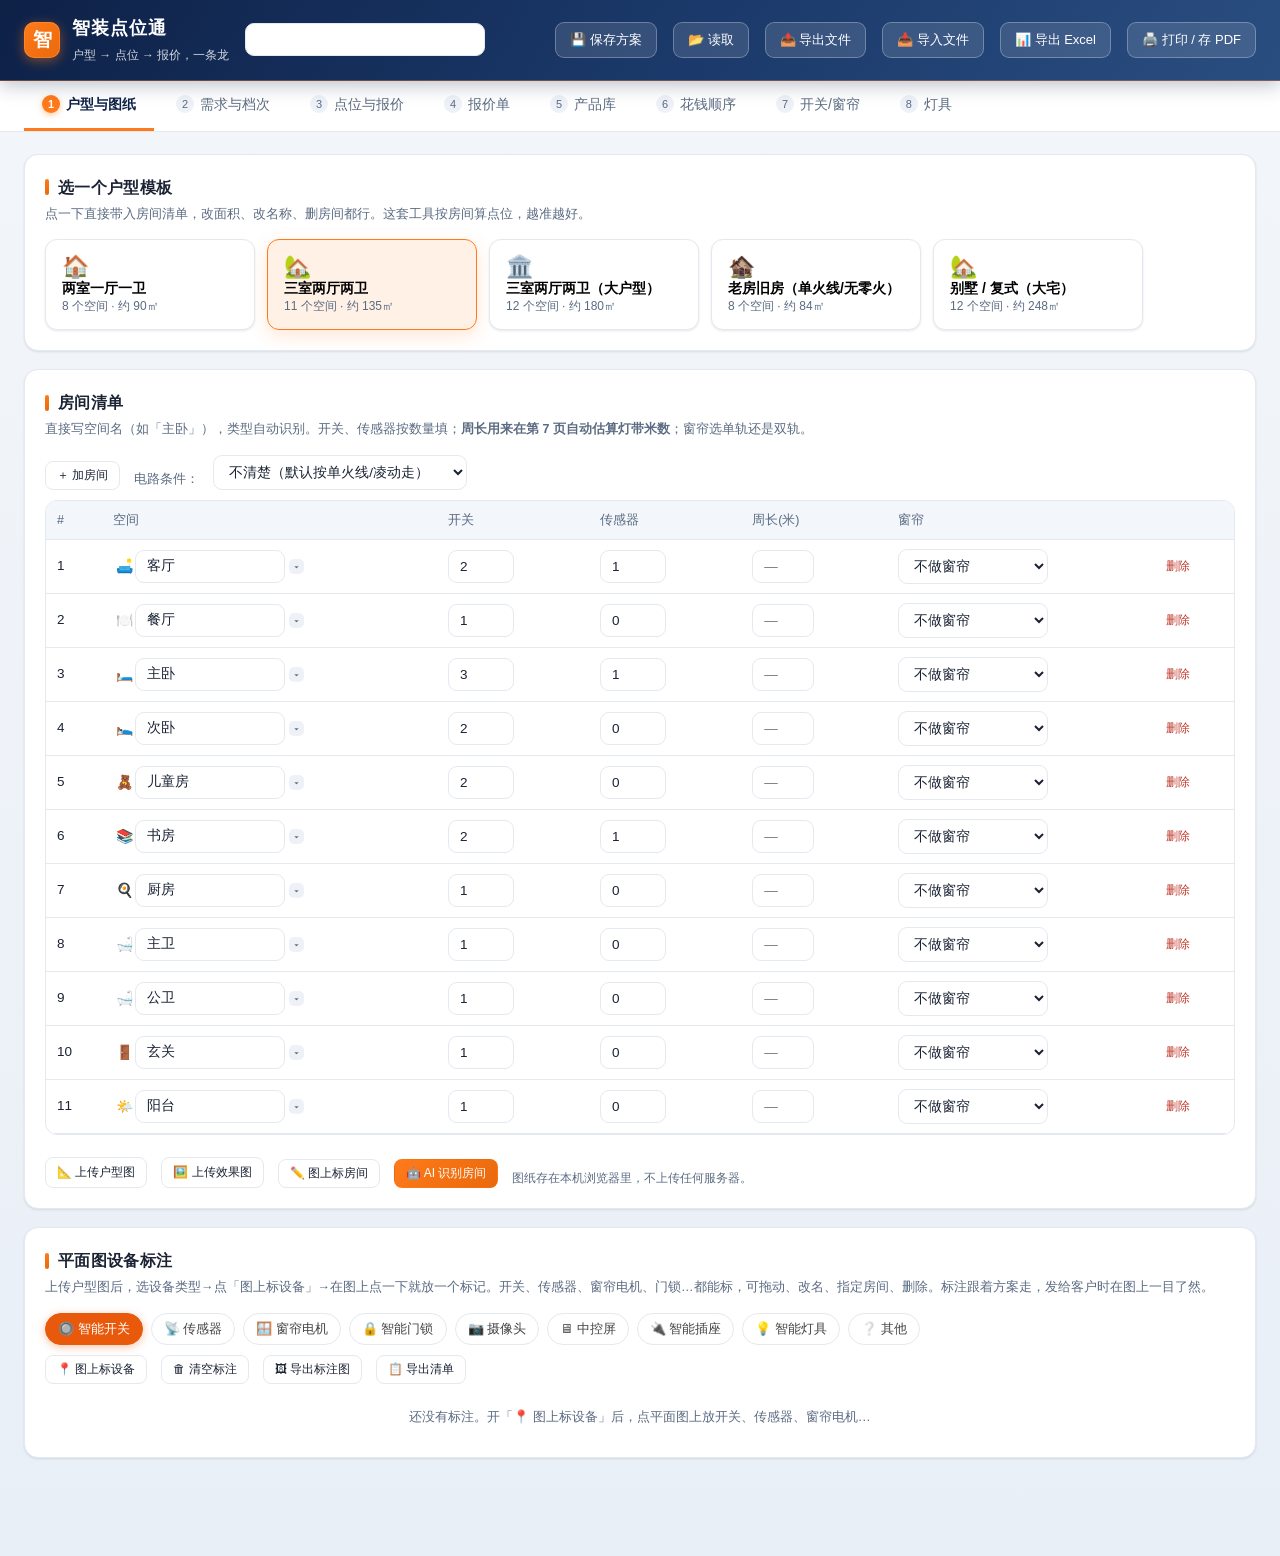
==== commit ff8b3208: "v1.23.1 主色调切换为藏蓝+橙品牌色（顶栏/按钮/选中态/主题色全局替换）" ====
--- a/index.html
+++ b/index.html
@@ -7,7 +7,7 @@
 
 <!-- ===== PWA：让手机能「装」到桌面 ===== -->
 <link rel="manifest" href="manifest.json">
-<meta name="theme-color" content="#0B3B37">
+<meta name="theme-color" content="#0E2147">
 <meta name="description" content="户型 → 点位 → 报价，一条龙。全屋智能设计师的现场报价工具。">
 <!-- iOS 装到主屏后全屏跑，没有 Safari 地址栏 -->
 <meta name="apple-mobile-web-app-capable" content="yes">
--- a/css/style.css
+++ b/css/style.css
@@ -1,35 +1,35 @@
-/* ===== 智装点位通 · 样式（轻主题 · 绿米 Aqara 主体色 · 高端质感） ===== */
+/* ===== 智装点位通 · 样式（轻主题 · 藏蓝+橙 品牌色 · 高端质感） ===== */
 * { box-sizing: border-box; }
 :root {
-  /* Aqara 绿米主体色系 */
-  --green:        #00B5A5;   /* 主品牌绿（青绿） */
-  --green-2:      #009E8E;   /* 深一档绿，用于渐变/悬停 */
-  --green-deep:   #0B3B37;   /* 墨绿（深色基底） */
-  --green-deep2:  #0E4D47;   /* 墨绿渐变收尾 */
-  --green-soft:   #E6F6F3;   /* 浅绿底（选中/提示） */
-  --gold:         #C8A45B;   /* 香槟金（点缀，少量使用） */
-  --gold-soft:    #FBF5E9;
-
-  /* 兼容别名：原 --navy / --orange 调用全部映射为 Aqara 配色 */
+  /* 品牌色：藏蓝（主色/深色基底）+ 橙（强调/CTA） */
+  --green:        #FF7A1A;   /* 品牌橙（主强调色） */
+  --green-2:      #E9690C;   /* 深一档橙，用于渐变/悬停 */
+  --green-deep:   #0E2147;   /* 藏蓝（深色基底） */
+  --green-deep2:  #1B3A6B;   /* 藏蓝渐变收尾 */
+  --green-soft:   #FFF1E6;   /* 浅橙底（选中/提示） */
+  --gold:         #FFB066;   /* 暖橙点缀（少量使用） */
+  --gold-soft:    #FFF6EC;
+
+  /* 兼容别名：--navy / --orange 调用全部映射为藏蓝+橙品牌色 */
   --navy:         var(--green-deep);
   --navy-2:       var(--green-deep2);
   --orange:       var(--green);
   --orange-soft:  var(--green-soft);
 
-  --bg:           #F1F5F4;
+  --bg:           #F2F5FA;
   --card:         #ffffff;
-  --line:         #E2EBE8;
-  --text:         #14322F;
-  --muted:        #5C7470;
+  --line:         #E4E9F0;
+  --text:         #1A2233;
+  --muted:        #5B6B82;
   --ok:           #0E9F6E;
   --radius:       14px;
 
-  --shadow-sm:  0 1px 3px rgba(11,59,55,.06), 0 1px 2px rgba(11,59,55,.05);
-  --shadow:     0 6px 18px rgba(11,59,55,.08);
-  --shadow-lg:  0 18px 50px rgba(11,59,55,.18);
+  --shadow-sm:  0 1px 3px rgba(14,33,71,.06), 0 1px 2px rgba(14,33,71,.05);
+  --shadow:     0 6px 18px rgba(14,33,71,.08);
+  --shadow-lg:  0 18px 50px rgba(14,33,71,.18);
 }
 body {
-  margin: 0; background: linear-gradient(180deg, #F2F6F5 0%, #EDF2F1 100%);
+  margin: 0; background: linear-gradient(180deg, #F3F6FA 0%, #E9EFF7 100%);
   color: var(--text);
   font-family: "PingFang SC","Microsoft YaHei","HarmonyOS Sans SC","Source Han Sans SC",-apple-system,"Segoe UI",sans-serif;
   font-size: 14px; line-height: 1.62;
@@ -40,11 +40,11 @@
 
 /* ---------- 顶栏 ---------- */
 .topbar {
-  background: linear-gradient(120deg, #0B3B37 0%, #0E4D47 55%, #115851 100%);
+  background: linear-gradient(120deg, #0E2147 0%, #1B3A6B 55%, #2A4D80 100%);
   color: #fff; padding: 14px 24px; display: flex; align-items: center;
   gap: 16px; flex-wrap: wrap; position: sticky; top: 0; z-index: 20;
-  box-shadow: 0 4px 18px rgba(11,59,55,.28);
-  border-bottom: 1px solid rgba(0,181,165,.40);
+  box-shadow: 0 4px 18px rgba(14,33,71,.28);
+  border-bottom: 1px solid rgba(255,122,26,.40);
 }
 .brand { display: flex; align-items: center; gap: 12px; }
 .brand .logo {
@@ -52,7 +52,7 @@
   background: linear-gradient(135deg, var(--green), var(--green-2));
   display: grid; place-items: center; font-size: 19px; font-weight: 700; color: #fff;
   align-self: center; letter-spacing: 0;
-  box-shadow: 0 3px 12px rgba(0,181,165,.45), inset 0 0 0 1px rgba(200,164,91,.55);
+  box-shadow: 0 3px 12px rgba(255,122,26,.45), inset 0 0 0 1px rgba(255,154,61,.5);
 }
 .brand h1 { font-size: 18px; letter-spacing: 1px; }
 .brand span { font-size: 12px; opacity: .8; }
@@ -70,9 +70,9 @@
 }
 .btn:hover { border-color: var(--green); color: var(--green-deep); box-shadow: var(--shadow-sm); }
 .btn.primary { background: linear-gradient(135deg, var(--green), var(--green-2)); border-color: transparent; color: #fff; }
-.btn.primary:hover { background: linear-gradient(135deg, #0FC4B2, var(--green)); color: #fff; box-shadow: 0 4px 14px rgba(0,181,165,.4); }
+.btn.primary:hover { background: linear-gradient(135deg, #FF9A3D, var(--green)); color: #fff; box-shadow: 0 4px 14px rgba(255,122,26,.4); }
 .btn.ghost-light { background: rgba(255,255,255,.12); border-color: rgba(255,255,255,.28); color: #fff; }
-.btn.ghost-light:hover { background: rgba(255,255,255,.22); color: #fff; border-color: rgba(0,181,165,.6); }
+.btn.ghost-light:hover { background: rgba(255,255,255,.22); color: #fff; border-color: rgba(255,122,26,.6); }
 .btn.sm { padding: 5px 11px; font-size: 12px; border-radius: 8px; }
 .btn.danger { color: #c0392b; border-color: #f0c8c2; }
 .btn.danger:hover { background: #c0392b; color: #fff; border-color: #c0392b; }
@@ -91,10 +91,10 @@
 .tab.active { color: var(--green-deep); border-bottom-color: var(--green); font-weight: 600; }
 .tab .num {
   display: inline-grid; place-items: center; width: 18px; height: 18px; border-radius: 50%;
-  background: #eef2f1; color: var(--muted); font-size: 11px; margin-right: 6px; vertical-align: 1px;
+  background: #eef2f8; color: var(--muted); font-size: 11px; margin-right: 6px; vertical-align: 1px;
   transition: .15s;
 }
-.tab.active .num { background: var(--green); color: #fff; box-shadow: 0 2px 6px rgba(0,181,165,.4); }
+.tab.active .num { background: var(--green); color: #fff; box-shadow: 0 2px 6px rgba(255,122,26,.4); }
 
 /* ---------- 布局 ---------- */
 main { max-width: 1320px; margin: 0 auto; padding: 22px 24px 80px; }
@@ -114,7 +114,7 @@
   border: 1px solid var(--line); border-radius: 9px; padding: 8px 11px; font-size: 13.5px;
   background: #fff; color: var(--text); outline: none; font-family: inherit; transition: .15s;
 }
-input:focus, select:focus { border-color: var(--green); box-shadow: 0 0 0 3px rgba(0,181,165,.15); }
+input:focus, select:focus { border-color: var(--green); box-shadow: 0 0 0 3px rgba(255,122,26,.15); }
 .w100 { width: 100%; } .w180 { width: 180px; } .w120 { width: 120px; } .w90 { width: 90px; } .w70 { width: 70px; }
 .w240 { width: 240px; } .w300 { width: 300px; }
 
@@ -124,7 +124,7 @@
   background: #fff; text-align: left; transition: .18s; box-shadow: var(--shadow-sm);
 }
 .plan-card:hover { border-color: var(--green); transform: translateY(-2px); box-shadow: var(--shadow); }
-.plan-card.on { border-color: var(--green); background: var(--green-soft); box-shadow: 0 6px 18px rgba(0,181,165,.18); }
+.plan-card.on { border-color: var(--green); background: var(--green-soft); box-shadow: 0 6px 18px rgba(255,122,26,.18); }
 .plan-card b { display: block; font-size: 14px; }
 .plan-card em { font-style: normal; color: var(--muted); font-size: 12px; }
 .plan-card .ic { font-size: 22px; }
@@ -132,15 +132,15 @@
 /* 房间表格 */
 table.rooms { width: 100%; border-collapse: collapse; }
 table.rooms th, table.rooms td { padding: 9px 11px; border-bottom: 1px solid var(--line); text-align: left; font-size: 13.5px; }
-table.rooms th { background: #f4f8f7; color: var(--muted); font-weight: 500; font-size: 12.5px; }
-table.rooms tr:hover td { background: #f7faf9; }
+table.rooms th { background: #f3f6fb; color: var(--muted); font-weight: 500; font-size: 12.5px; }
+table.rooms tr:hover td { background: #f6f9fc; }
 table.rooms td .del { color: #c0392b; border: none; background: none; font-size: 12px; }
 table.rooms td .room-ic {
   display: inline-block; width: 22px; text-align: center; font-size: 14px;
   vertical-align: middle; user-select: none;
 }
 table.rooms td .tpick {
-  border: none; background: #eef2f1; color: #5e7470; border-radius: 5px;
+  border: none; background: #eef2f8; color: #5e7470; border-radius: 5px;
   font-size: 10px; padding: 2px 5px; margin-left: 4px; cursor: pointer; vertical-align: middle;
 }
 table.rooms td .tpick:hover { background: var(--green-soft); color: var(--green-deep); }
@@ -148,14 +148,14 @@
 /* 需求勾选 */
 .need-group { border: 1px solid var(--line); border-radius: 12px; padding: 13px 15px; margin-bottom: 12px; background: #fff; }
 .need-group h4 { font-size: 13.5px; display: flex; align-items: center; gap: 6px; margin-bottom: 10px; }
-.need-group h4 .tag { font-size: 11px; background: #eef2f1; color: var(--muted); border-radius: 20px; padding: 1px 8px; font-weight: 400; }
+.need-group h4 .tag { font-size: 11px; background: #eef2f8; color: var(--muted); border-radius: 20px; padding: 1px 8px; font-weight: 400; }
 .need-list { display: flex; gap: 10px; flex-wrap: wrap; }
 .chip {
   border: 1.5px solid var(--line); background: #fff; border-radius: 22px; padding: 7px 14px;
   font-size: 13px; display: inline-flex; align-items: center; gap: 6px; transition: .15s;
 }
 .chip:hover { border-color: var(--green); color: var(--green-deep); }
-.chip.on { background: linear-gradient(135deg, var(--green), var(--green-2)); border-color: transparent; color: #fff; box-shadow: 0 3px 10px rgba(0,181,165,.3); }
+.chip.on { background: linear-gradient(135deg, var(--green), var(--green-2)); border-color: transparent; color: #fff; box-shadow: 0 3px 10px rgba(255,122,26,.3); }
 .chip.on .d { opacity: .85; }
 .chip .d { color: var(--muted); font-size: 11.5px; }
 .chip.on .d { color: rgba(255,255,255,.85); }
@@ -166,7 +166,7 @@
   flex: 1; min-width: 190px; border: 1.5px solid var(--line); border-radius: 12px; padding: 13px 15px;
   background: #fff; text-align: left; transition: .18s; box-shadow: var(--shadow-sm);
 }
-.tier.on { border-color: var(--green); background: var(--green-soft); box-shadow: 0 6px 18px rgba(0,181,165,.18); }
+.tier.on { border-color: var(--green); background: var(--green-soft); box-shadow: 0 6px 18px rgba(255,122,26,.18); }
 .tier b { display: block; }
 .tier em { font-style: normal; font-size: 12px; color: var(--muted); }
 
@@ -178,7 +178,7 @@
   position: sticky; top: 0; white-space: nowrap; font-size: 12.5px; letter-spacing: .3px;
 }
 table.pts td { padding: 8px 11px; border-bottom: 1px solid var(--line); vertical-align: middle; }
-table.pts tr:hover td { background: #f7faf9; }
+table.pts tr:hover td { background: #f6f9fc; }
 table.pts td.ctr { text-align: center; }
 /* 未纳入方案的点位行弱化显示，一眼看出哪些没选 */
 table.pts tr.unchecked td { opacity: .42; }
@@ -195,7 +195,7 @@
 .price-cell input { width: 84px; text-align: right; }
 .sub-cell { color: var(--ok); font-weight: 600; white-space: nowrap; }
 .del-cell button { border: none; background: #fdecea; color: #c0392b; border-radius: 6px; padding: 4px 8px; font-size: 12px; }
-.room-sep td { background: #f4f8f7 !important; font-weight: 600; color: var(--green-deep); font-size: 12.5px; padding: 7px 11px; }
+.room-sep td { background: #f3f6fb !important; font-weight: 600; color: var(--green-deep); font-size: 12.5px; padding: 7px 11px; }
 
 /* 汇总 */
 .sum-grid { display: grid; grid-template-columns: repeat(auto-fit, minmax(160px, 1fr)); gap: 12px; }
@@ -213,7 +213,7 @@
 .invoice th { background: linear-gradient(180deg, var(--green-deep), var(--green-deep2)); color: #fff; padding: 9px; font-weight: 500; letter-spacing: .3px; }
 .invoice td { padding: 8px 9px; border-bottom: 1px solid var(--line); }
 .invoice td.right, .invoice th.right { text-align: right; }
-.invoice .total td { font-weight: 700; background: #f4f8f7; }
+.invoice .total td { font-weight: 700; background: #f3f6fb; }
 .invoice .sec-title { background: var(--green-soft); padding: 8px 9px; font-weight: 600; font-size: 12.5px; color: var(--green-deep); }
 .notes { margin-top: 18px; font-size: 12.5px; color: var(--muted); border-top: 1px dashed var(--line); padding-top: 12px; }
 .notes li { margin: 4px 0; }
@@ -232,7 +232,7 @@
   position: fixed; left: 50%; bottom: 40px; transform: translateX(-50%) translateY(20px);
   background: linear-gradient(135deg, var(--green-deep), var(--green-deep2)); color: #fff; padding: 11px 22px; border-radius: 24px; font-size: 13px;
   opacity: 0; transition: .25s; pointer-events: none; z-index: 999;
-  box-shadow: 0 8px 24px rgba(11,59,55,.35);
+  box-shadow: 0 8px 24px rgba(14,33,71,.35);
 }
 #toast.show { opacity: 1; transform: translateX(-50%) translateY(0); }
 
@@ -249,7 +249,7 @@
 }
 table.lib th { background: linear-gradient(180deg, var(--green-deep), var(--green-deep2)); color: #fff; padding: 8px 10px; font-weight: 500; font-size: 12.5px; position: sticky; top: 0; letter-spacing: .3px; }
 table.lib td { padding: 6px 10px; border-bottom: 1px solid var(--line); font-size: 12.5px; }
-table.lib tr:hover td { background: #f7faf9; }
+table.lib tr:hover td { background: #f6f9fc; }
 table.lib .p { color: var(--ok); font-weight: 600; white-space: nowrap; }
 table.lib .s { color: var(--muted); font-size: 11.5px; }
 
@@ -267,7 +267,7 @@
 #lpList .pick-item:last-child, #cpList .pick-item:last-child { margin-bottom: 0; }
 #lpList, #cpList { padding: 4px; }
 .pick-item:hover { border-color: var(--green); background: #f3fbfa; }
-.pick-item.on { border-color: var(--green); background: var(--green-soft); box-shadow: 0 3px 10px rgba(0,181,165,.15); }
+.pick-item.on { border-color: var(--green); background: var(--green-soft); box-shadow: 0 3px 10px rgba(255,122,26,.15); }
 .pick-item .t { font-size: 13.5px; font-weight: 600; }
 .pick-item .nm { color: var(--muted); font-weight: 400; }
 .pick-item .s { font-size: 11.5px; color: var(--muted); margin-top: 2px; }
@@ -299,7 +299,7 @@
   border-top: 3px solid var(--green);   /* 品牌绿点缀 */
   border-radius: 14px;
   padding: 14px 14px 16px;
-  box-shadow: 0 3px 9px rgba(11,59,55,.10);
+  box-shadow: 0 3px 9px rgba(14,33,71,.10);
 }
 .pf-brand { font-size: 11px; color: #8a96a8; margin-bottom: 10px; letter-spacing: .3px; }
 .pf-keys { display: flex; flex-direction: column; gap: 10px; }
@@ -322,7 +322,7 @@
 }
 
 /* ---------- AI 识图弹窗 ---------- */
-#aiMask { position: fixed; inset: 0; background: rgba(11,59,55,.45); display: none; z-index: 70; place-items: center; }
+#aiMask { position: fixed; inset: 0; background: rgba(14,33,71,.45); display: none; z-index: 70; place-items: center; }
 #aiMask.show { display: grid; }
 .ai-dlg { width: 560px; max-width: 94vw; }
 .cost-note {
@@ -344,7 +344,7 @@
 .draw-wrap canvas { position: absolute; left: 0; top: 0; cursor: crosshair; z-index: 2; touch-action: none; }
 .draw-wrap.drawing { cursor: crosshair; }
 .drawn-box {
-  position: absolute; border: 2px dashed var(--green); background: rgba(0,181,165,.12);
+  position: absolute; border: 2px dashed var(--green); background: rgba(255,122,26,.12);
   font-size: 11.5px; color: #0A6B5E; padding: 2px 6px; border-radius: 5px; pointer-events: none;
 }
 
@@ -376,16 +376,16 @@
   display: inline-flex; align-items: center; justify-content: center; line-height: 1;
 }
 .mk-no {
-  font-size: 11px; font-weight: 700; color: #0B3B37; padding: 0 4px 0 1px; min-width: 12px; text-align: center;
+  font-size: 11px; font-weight: 700; color: #0E2147; padding: 0 4px 0 1px; min-width: 12px; text-align: center;
 }
 .mk-list { margin-top: 12px; display: flex; flex-direction: column; gap: 10px; }
 .mk-group { border: 1px solid var(--line); border-radius: 12px; padding: 9px 11px; background: #fff; }
-.mk-group-h { font-size: 13.5px; font-weight: 700; color: #0B3B37; display: flex; align-items: center; gap: 6px; margin-bottom: 6px; }
+.mk-group-h { font-size: 13.5px; font-weight: 700; color: #0E2147; display: flex; align-items: center; gap: 6px; margin-bottom: 6px; }
 .mk-group-h .dot { width: 10px; height: 10px; border-radius: 50%; display: inline-block; }
 .mk-row { display: flex; align-items: center; gap: 8px; padding: 3px 0; border-top: 1px dashed #eee; font-size: 13px; }
 .mk-row:first-of-type { border-top: none; }
 .mk-no-sm {
-  flex: 0 0 20px; height: 20px; border-radius: 50%; background: var(--green-deep, #0B3B37); color: #fff;
+  flex: 0 0 20px; height: 20px; border-radius: 50%; background: var(--green-deep, #0E2147); color: #fff;
   font-size: 11px; font-weight: 700; display: inline-flex; align-items: center; justify-content: center;
 }
 .mk-meta { flex: 1; color: #333; }
@@ -415,13 +415,13 @@
   padding: 8px 10px; border: 1px solid #d9dee6; border-radius: 9px; font-size: 14px;
   width: 100%; box-sizing: border-box; transition: .15s;
 }
-.modal-field input:focus { outline: none; border-color: var(--green); box-shadow: 0 0 0 3px rgba(0,181,165,.15); }
+.modal-field input:focus { outline: none; border-color: var(--green); box-shadow: 0 0 0 3px rgba(255,122,26,.15); }
 .modal-actions { display: flex; justify-content: flex-end; gap: 10px; margin-top: 16px; }
 
 /* ---------- 三档套餐对比 ---------- */
 .tier-cmp { margin-top: 4px; }
 .tier-cmp table { width: 100%; border-collapse: collapse; font-size: 12.5px; }
-.tier-cmp th { background: linear-gradient(180deg, var(--green-deep2), #115851); color: #fff; padding: 9px 10px; font-weight: 500; font-size: 12px; letter-spacing: .3px; }
+.tier-cmp th { background: linear-gradient(180deg, var(--green-deep2), #2A4D80); color: #fff; padding: 9px 10px; font-weight: 500; font-size: 12px; letter-spacing: .3px; }
 .tier-cmp td { padding: 9px; border-bottom: 1px solid var(--line); }
 .tier-cmp td.right, .tier-cmp th.right { text-align: right; white-space: nowrap; }
 .tier-cmp td b { color: var(--green-deep); }
@@ -438,7 +438,7 @@
   display: flex; align-items: baseline; gap: 10px; flex-wrap: wrap;
   background: linear-gradient(120deg, var(--green-deep), var(--green-deep2));
   color: #fff; border-radius: 14px; padding: 17px 22px; margin-bottom: 16px;
-  box-shadow: 0 6px 18px rgba(11,59,55,.18); border: 1px solid rgba(0,181,165,.3);
+  box-shadow: 0 6px 18px rgba(14,33,71,.18); border: 1px solid rgba(255,122,26,.3);
 }
 .spend-lead .sl-title { font-size: 16px; font-weight: 700; }
 .spend-lead .sl-sub { font-size: 12.5px; opacity: .8; }
@@ -455,7 +455,7 @@
   display: flex; align-items: center; gap: 12px; padding: 13px 17px;
   cursor: pointer; user-select: none;
 }
-.spend-head:hover { background: #f7faf9; }
+.spend-head:hover { background: #f6f9fc; }
 .spend-idx {
   width: 30px; height: 30px; flex: 0 0 30px; border-radius: 50%;
   display: grid; place-items: center; font-size: 15px; color: #fff; font-weight: 700;
@@ -478,7 +478,7 @@
 }
 .spend-item.open .spend-body { display: block; }
 .spend-body .why {
-  background: #f4f8f7; border-left: 3px solid var(--green); border-radius: 0 9px 9px 0;
+  background: #f3f6fb; border-left: 3px solid var(--green); border-radius: 0 9px 9px 0;
   padding: 9px 12px; font-size: 12.5px; color: #4b5563; margin-top: 10px;
 }
 .spend-items { margin-top: 10px; }
@@ -550,7 +550,7 @@
   width: 58px; text-align: center; padding: 5px 3px; font-size: 13px;
   border: 1px solid var(--line); border-radius: 7px;
 }
-table.sw-tbl input:focus { border-color: var(--green); background: #fff; box-shadow: 0 0 0 3px rgba(0,181,165,.14); }
+table.sw-tbl input:focus { border-color: var(--green); background: #fff; box-shadow: 0 0 0 3px rgba(255,122,26,.14); }
 table.sw-tbl input::placeholder { color: #cbd5e1; }
 table.sw-tbl tr.room-sep td { background: #eef5f3 !important; }
 
@@ -564,7 +564,7 @@
 .sw-print-sec { margin-bottom: 18px; break-inside: avoid; }
 .sps-head {
   display: flex; align-items: baseline; gap: 10px; flex-wrap: wrap;
-  background: #f4f8f7; border-left: 3px solid var(--green);
+  background: #f3f6fb; border-left: 3px solid var(--green);
   padding: 8px 13px; margin-bottom: 8px;
 }
 .sps-head b { font-size: 13.5px; color: var(--green-deep); }
@@ -574,7 +574,7 @@
 .sw-print th { background: linear-gradient(180deg, var(--green-deep), var(--green-deep2)); color: #fff; padding: 7px 9px; font-weight: 500; letter-spacing: .3px; }
 .sw-print th.right, .sw-print td.right { text-align: right; }
 .sw-print td { padding: 6px 9px; border-bottom: 1px solid var(--line); }
-.sw-print tr.tot td { background: #f4f8f7; font-weight: 700; }
+.sw-print tr.tot td { background: #f3f6fb; font-weight: 700; }
 .sw-print-total {
   display: flex; justify-content: space-between; align-items: baseline;
   border-top: 2px solid var(--green); margin-top: 6px; padding: 10px 4px 0;
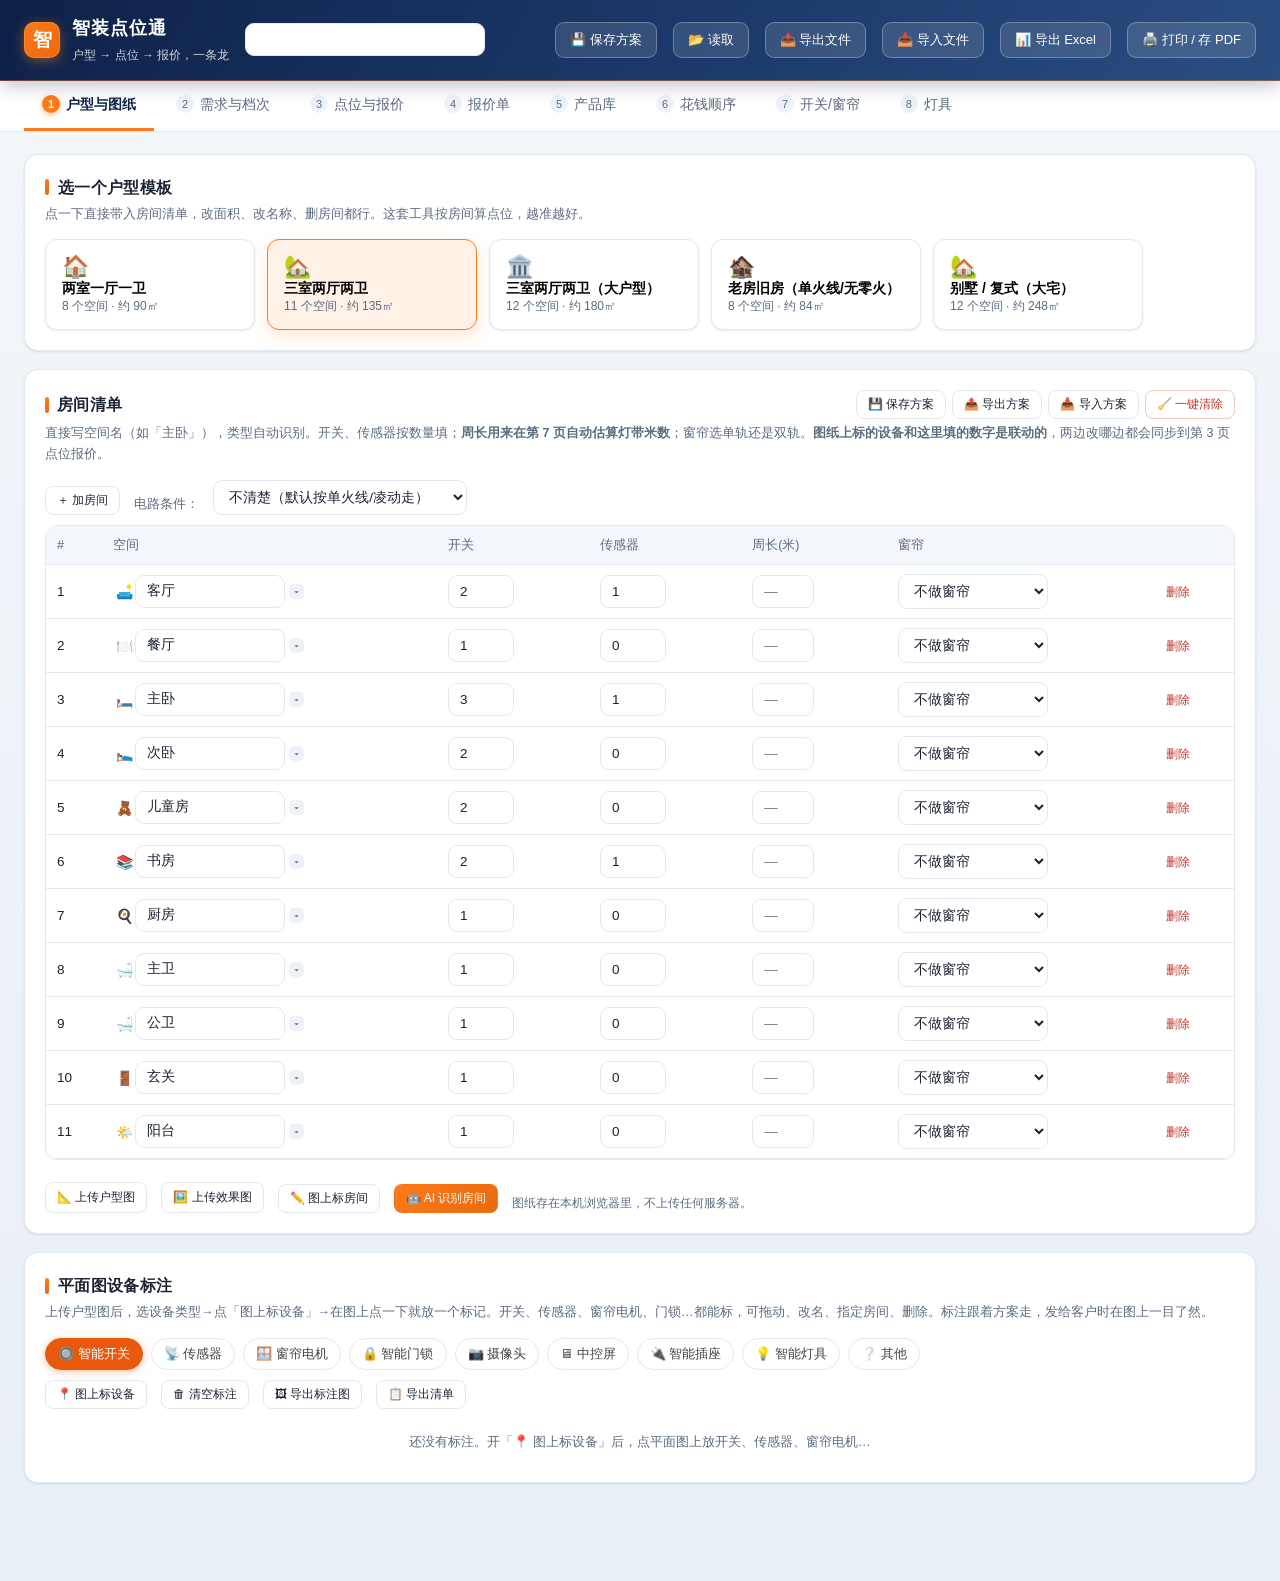
==== commit 97ea0ae2: "v1.28 图纸标注与房间清单双向同步（数量直通第3页报价），第1页加保存/导入导出/一键清除" ====
--- a/index.html
+++ b/index.html
@@ -65,8 +65,15 @@
     </div>
 
     <div class="card">
-      <h3><span class="bar"></span>房间清单</h3>
-      <div class="sub">直接写空间名（如「主卧」），类型自动识别。开关、传感器按数量填；<b>周长用来在第 7 页自动估算灯带米数</b>；窗帘选单轨还是双轨。</div>
+      <h3 style="display:flex;align-items:center;flex-wrap:wrap;gap:8px"><span class="bar"></span>房间清单
+        <span style="margin-left:auto;display:flex;gap:6px;flex-wrap:wrap">
+          <button class="btn sm" id="p1Save">💾 保存方案</button>
+          <button class="btn sm" id="p1Export">📤 导出方案</button>
+          <button class="btn sm" id="p1Import">📥 导入方案</button>
+          <button class="btn sm danger" id="p1Clear">🧹 一键清除</button>
+        </span>
+      </h3>
+      <div class="sub">直接写空间名（如「主卧」），类型自动识别。开关、传感器按数量填；<b>周长用来在第 7 页自动估算灯带米数</b>；窗帘选单轨还是双轨。<b>图纸上标的设备和这里填的数字是联动的</b>，两边改哪边都会同步到第 3 页点位报价。</div>
       <div style="margin-bottom:10px" class="row">
         <button class="btn sm" id="btnAddRoom">＋ 加房间</button>
         <span class="code" style="font-size:12.5px;color:var(--muted)">电路条件：</span>
@@ -338,9 +345,13 @@
             <tr><td>🌐 智能网关 M3</td><td class="ctr"><input type="number" min="0" step="1" id="swHubM3Qty" value="0" style="width:70px;text-align:center"></td><td class="ctr"><input type="number" min="0" step="1" id="swHubM3Price" value="699" style="width:90px;text-align:right"></td><td class="right" id="swHubM3Sub">—</td></tr>
             <tr><td>🔶 米家中枢网关</td><td class="ctr"><input type="number" min="0" step="1" id="swHubMJQty" value="0" style="width:70px;text-align:center"></td><td class="ctr"><input type="number" min="0" step="1" id="swHubMJPrice" value="349" style="width:90px;text-align:right"></td><td class="right" id="swHubMJSub">—</td></tr>
             <tr><td>🌐 智能网关 M200</td><td class="ctr"><input type="number" min="0" step="1" id="swHubM200Qty" value="0" style="width:70px;text-align:center"></td><td class="ctr"><input type="number" min="0" step="1" id="swHubM200Price" value="599" style="width:90px;text-align:right"></td><td class="right" id="swHubM200Sub">—</td></tr>
-            <tr><td>🚶 人体传感器</td><td class="ctr"><input type="number" min="0" step="1" id="swMotionQty" value="0" style="width:70px;text-align:center"></td><td class="ctr"><input type="number" min="0" step="1" id="swMotionPrice" value="89" style="width:90px;text-align:right"></td><td class="right" id="swMotionSub">—</td></tr>
-            <tr><td>🚪 门窗传感器</td><td class="ctr"><input type="number" min="0" step="1" id="swDoorQty" value="0" style="width:70px;text-align:center"></td><td class="ctr"><input type="number" min="0" step="1" id="swDoorPrice" value="49" style="width:90px;text-align:right"></td><td class="right" id="swDoorSub">—</td></tr>
+            <tr><td>🚶 人体传感器</td><td class="ctr"><input type="number" min="0" step="1" id="swMotionQty" value="0" style="width:70px;text-align:center"></td><td class="ctr"><input type="number" min="0" step="1" id="swMotionPrice" value="98" style="width:90px;text-align:right"></td><td class="right" id="swMotionSub">—</td></tr>
+            <tr><td>🚶 人体传感器 T1</td><td class="ctr"><input type="number" min="0" step="1" id="swMotionT1Qty" value="0" style="width:70px;text-align:center"></td><td class="ctr"><input type="number" min="0" step="1" id="swMotionT1Price" value="199" style="width:90px;text-align:right"></td><td class="right" id="swMotionT1Sub">—</td></tr>
+            <tr><td>📡 AI智能存在传感器 FP1E</td><td class="ctr"><input type="number" min="0" step="1" id="swFp1eQty" value="0" style="width:70px;text-align:center"></td><td class="ctr"><input type="number" min="0" step="1" id="swFp1ePrice" value="349" style="width:90px;text-align:right"></td><td class="right" id="swFp1eSub">—</td></tr>
+            <tr><td>🚪 门窗传感器</td><td class="ctr"><input type="number" min="0" step="1" id="swDoorQty" value="0" style="width:70px;text-align:center"></td><td class="ctr"><input type="number" min="0" step="1" id="swDoorPrice" value="76" style="width:90px;text-align:right"></td><td class="right" id="swDoorSub">—</td></tr>
+            <tr><td>🚪 门窗传感器 T1</td><td class="ctr"><input type="number" min="0" step="1" id="swDoorT1Qty" value="0" style="width:70px;text-align:center"></td><td class="ctr"><input type="number" min="0" step="1" id="swDoorT1Price" value="129" style="width:90px;text-align:right"></td><td class="right" id="swDoorT1Sub">—</td></tr>
             <tr><td>💧 水浸传感器</td><td class="ctr"><input type="number" min="0" step="1" id="swWaterQty" value="0" style="width:70px;text-align:center"></td><td class="ctr"><input type="number" min="0" step="1" id="swWaterPrice" value="109" style="width:90px;text-align:right"></td><td class="right" id="swWaterSub">—</td></tr>
+            <tr><td>💧 水浸传感器 T1</td><td class="ctr"><input type="number" min="0" step="1" id="swWaterT1Qty" value="0" style="width:70px;text-align:center"></td><td class="ctr"><input type="number" min="0" step="1" id="swWaterT1Price" value="159" style="width:90px;text-align:right"></td><td class="right" id="swWaterT1Sub">—</td></tr>
             <tr><td>📱 SI 集悦中控屏</td><td class="ctr"><input type="number" min="0" step="1" id="swSiPanelQty" value="0" style="width:70px;text-align:center"></td><td class="ctr"><input type="number" min="0" step="1" id="swSiPanelPrice" value="1299" style="width:90px;text-align:right"></td><td class="right" id="swSiPanelSub">—</td></tr>
             <tr><td>🔊 小爱音箱 Pro</td><td class="ctr"><input type="number" min="0" step="1" id="swSpeakerQty" value="0" style="width:70px;text-align:center"></td><td class="ctr"><input type="number" min="0" step="1" id="swSpeakerPrice" value="369" style="width:90px;text-align:right"></td><td class="right" id="swSpeakerSub">—</td></tr>
           </tbody>
@@ -626,6 +637,7 @@
 <script src="js/vision.js"></script>
 <script src="js/plan.js"></script>
 <script src="js/panels.js"></script>
+<script src="js/product-images.js"></script>
 <script src="js/xlsx.js"></script>
 <script src="js/spend.js"></script>
 <script src="js/quote-switch.js"></script>
--- a/css/style.css
+++ b/css/style.css
@@ -241,6 +241,10 @@
 .img-preview .it { position: relative; }
 .img-preview img { width: 130px; height: 92px; object-fit: cover; border-radius: 9px; border: 1px solid var(--line); }
 .img-preview .it button { position: absolute; right: 3px; top: 3px; border: none; background: rgba(0,0,0,.55); color: #fff; border-radius: 5px; font-size: 11px; padding: 1px 6px; }
+/* 主图（标注宿主）独占一行撑满卡片，标图才看得清；缩略图点击可切换主图 */
+.img-preview .draw-wrap { flex: 1 1 100%; width: 100%; cursor: pointer; }
+.img-preview .it img { cursor: pointer; }
+.img-preview .it.active img { border-color: var(--orange); box-shadow: 0 0 0 2px rgba(255,122,26,.35); }
 
 /* ---------- 产品库 ---------- */
 #libPaste {
@@ -339,9 +343,9 @@
 #aiTable td, #aiTable th { padding: 5px 8px; font-size: 12.5px; }
 
 /* ---------- 图纸框选标注 ---------- */
-.draw-wrap { position: relative; display: inline-block; }
-.draw-wrap img { display: block; max-width: 100%; user-select: none; }
-.draw-wrap canvas { position: absolute; left: 0; top: 0; cursor: crosshair; z-index: 2; touch-action: none; }
+.draw-wrap { position: relative; display: block; width: 100%; }
+.draw-wrap img { display: block; width: 100%; height: auto; user-select: none; }
+.draw-wrap canvas { position: absolute; left: 0; top: 0; width: 100%; height: 100%; cursor: crosshair; z-index: 2; touch-action: none; }
 .draw-wrap.drawing { cursor: crosshair; }
 .drawn-box {
   position: absolute; border: 2px dashed var(--green); background: rgba(255,122,26,.12);
